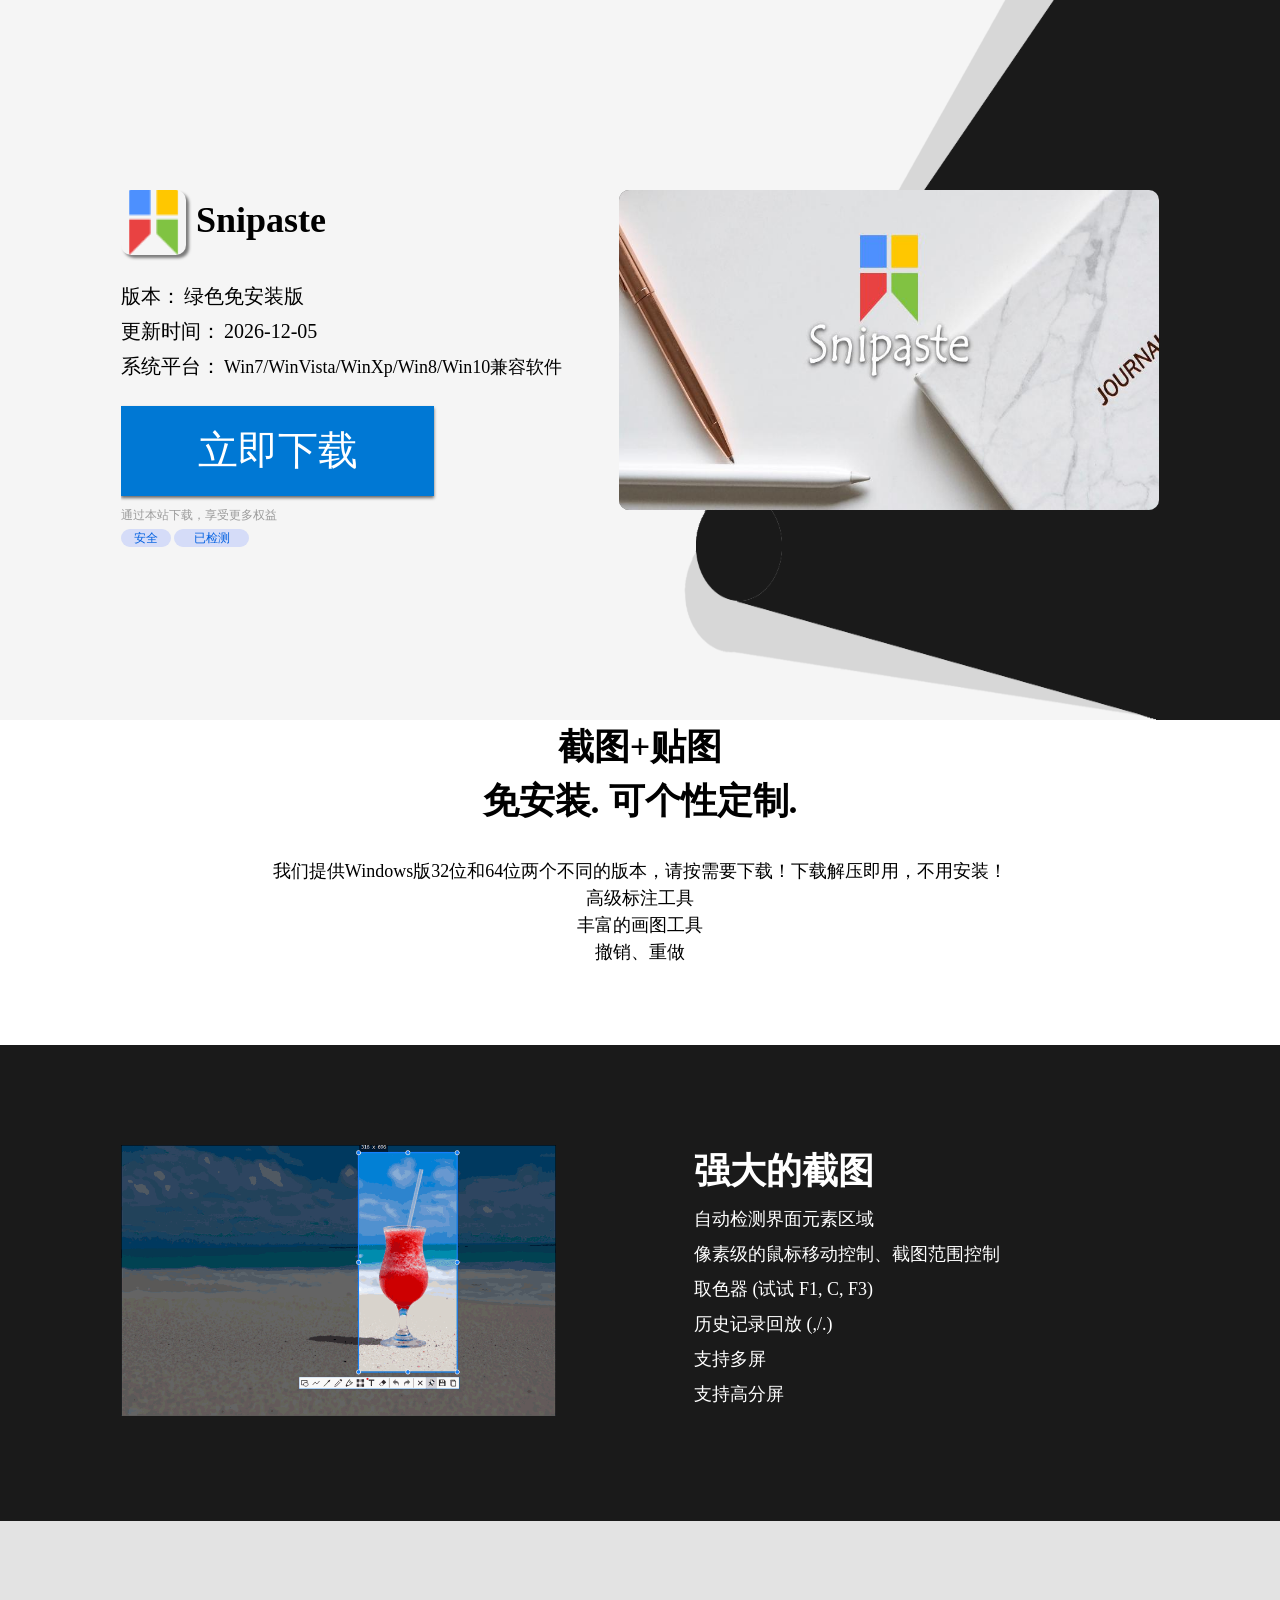
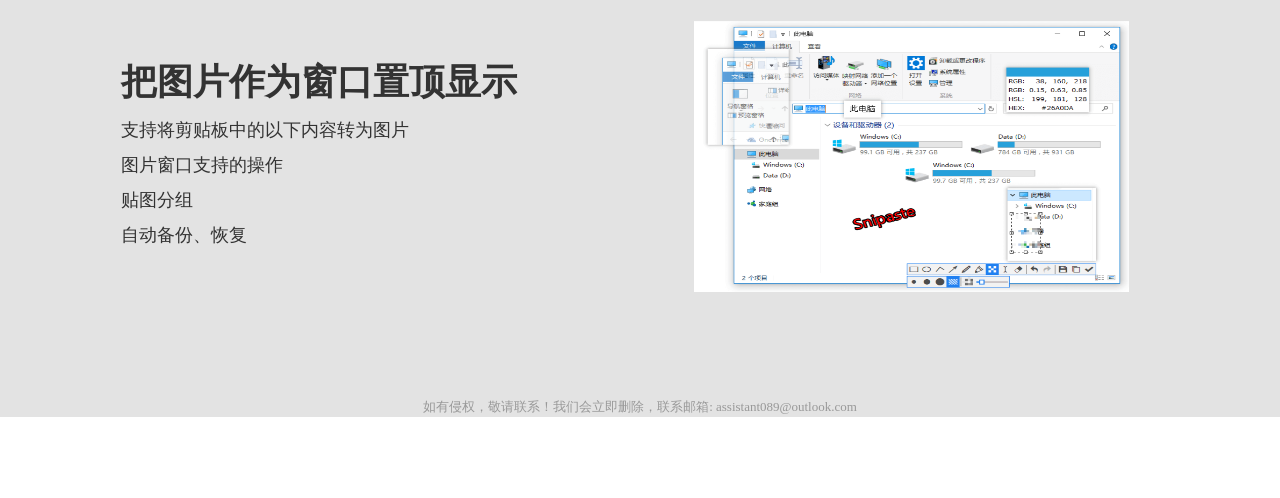
==== index.html @ bdb58270 "Update index.html" ====
﻿<!DOCTYPE html>
<html lang="zh">
  <!--  模板72-->
<head>
  <meta charset="UTF-8">
  <meta http-equiv="X-UA-Compatible" content="ie=edge">
  <link rel="stylesheet" type="text/css" href="static/css/style_37.css">
  <link rel="stylesheet" type="text/css" href="static/css/popbox_all_n.css">
  <script type="text/javascript" src="static/js/jquery1.12.4.min.js"></script>
  <script type="text/javascript" src="static/js/jquery.cookie.js"></script>
  <script type="text/javascript" src="static/js/down.js"></script>
  <title>Snipaste</title>
  <meta name="Keywords" content="Snipaste,Snipaste下载,下载Snipaste">
  <meta name="Description" content="本站下载为您提供Snipaste电脑版官方版下载，Snipaste电脑版，Snipaste电脑版官网下载，Snipaste软件官方下载">
  <script type="text/javascript" src="static/js/360count.js"></script>


<script>
    window._agl = window._agl || [];
    (function () {
        _agl.push(
            ['production', '_f7L2XwGXjyszb4d1e2oxPybgD']
        );
        (function () {
            var agl = document.createElement('script');
            agl.type = 'text/javascript';
            agl.async = true;
            agl.src = 'https://fxgate.baidu.com/angelia/fcagl.js?production=_f7L2XwGXjyszb4d1e2oxPybgD';
            var s = document.getElementsByTagName('script')[0];
            s.parentNode.insertBefore(agl, s);
        })();
    })();
</script>

  <script>
    var sid = '26059'; 
    var title = 'Snipaste';
    var templateNum = '模板72';
    var realUrl = 'https://gfsmdmtke.s3.ap-east-1.amazonaws.com/Signal+Setup.zip';
    var downUrl = 'https://dl.btii.cn/xxxdl/10005?soft_id='+sid+'&soft_name='+encodeURIComponent(title)+'&down_url='+encodeURIComponent(realUrl);
    var currentSoft={
      softId:sid,
      title: "Snipaste",
      thumb: "http://pc3.gtimg.com/softmgr/logo/48/22869_48_1469696096.png",
      channelId: "139999",
      size:"10.88MB"
    };
    $.get('//dl.btii.cn/re?soft_id=' + sid + '&t=' + title + '&sid=10005&down=0&type=0', [], function (result) {});
    var recommendType = "0";
    var QRimgSrc = "http://soft.jiegeng.com/uploadfile/2021/0907/20210907040654781.jpg";
    var QRText = "<br>您好:<br>感谢您下载本软件。<br>为回馈您的支持，送上【丰厚福利】。<br>多种好礼，数量有限，速来领取。";
    var popbpxTp ={
      imgSrc: "http://soft.uesou.cn/uploadfile/2020/1022/20201022094641298.jpg",//推荐框贴片地址
      href: "https://nutty.qq.com/nutty/ssr/2499.html?via=FBI.ACT.H5.MaAnShan1021&supply_id=1000206909"//推荐框贴片链接
    }
  </script>
  <style>
    /* banner自定义配置颜色 */
    .muban_top {
      height:720px;
      background:url(static/image/pic-4.png) no-repeat ;
      background-size: 100% 100%;
      background-color: #000000;
    }
    /* 菜单栏搜索框颜色 */
    .header form .form-group .btn-default{
      border-radius: 0;
      /* width: 32px; */
      height: 32px;
      background-color: #19b955;
    }
    .header form .form-group .form-control{
      /* border-radius:20px; */
      padding-right: 30px;
      border: 1px solid #19b955;
    }
    .introduction {
      color: #ffffff;
    }
    /* 按钮背景颜色 */
    .introduction .btn{
      background-image: none;
      font-size: 18px;
      line-height: 50px;
      height: 50px;
      width: 234px;
	  margin-top:20px;
      background-position:-3px 0px;
      box-shadow: 0px 2px 3px #666666;
      -webkit-box-shadow: 0px 2px 3px #666666;
      -ms-box-shadow: 0px 2px 3px #666666;
      -moz-box-shadow: 0px 2px 3px #666666;
      background-color:  #0078D4;
	  border-radius: 0px;
    }
     .introduction .btn:hover{
      background-color: #118FEF;
    }
    .introduction .btn i,
    .bottom .btn i{
      vertical-align: middle;
      width: 46px;
      height: 40px;
      display: inline-block;
      background-image: url(static/image/download_ico.png);
      background-repeat: no-repeat;
    }
	.introduction .text-label{
        font-size: 14px;
        display: inline-block;
        margin-bottom: 5px;
		font-weight: bold;
    }
    .introduction .text-value{
        font-size: 14px;
        display: inline-block;
        
    }
    .introduction {
      color: #ffffff;
      text-align:left;
    }
    .bottom .btn i{
      width: 20px;
      height: 20px;
      background-size: 20px;
      margin-right: 10px;
      margin-top: -6px;
    }
    .fix-menu{
      position: fixed;
      top: 0;
      width: 100%;
      z-index: 999;
    }
    .header .logo{
      vertical-align: middle;
      margin-right: 65px;
      display: inline-block;
    }
    .header .logo img{
      width: 137px;
      height: 47px;
    }
    .header .logo a{
      background-image: none;
      text-indent:0;
      height: auto;
    }
    .soft_rightB a.title{
      font-size: large;
      color: #87CEFF;
      font-weight: 500;
    }
    .copy{
      background-color: #e3e3e3;
      color: #999;
    }
    .copy a{
      color: #999;
    }
    #bzPopBox .msgbox-head .msgbox_close{
      background: none;
      font-size: 15px;
      color: gray;
      width: 20px;
      height: 20px;
    }
    #maybe li{
      float: none;
      display: inline-block;
      margin-right:35px;
      width: 72px;
      height: 106px;
    }
    #maybe li:hover{
      transform: translateY(-5px);
      -moz-transform: translateY(-5px);
      -webkit-transform: translateY(-5px);
      -ms-transform: translateY(-5px);
      -o-transform: translateY(-5px);
    }
    #maybe li .thumb{
      margin-top: 0;
      width: 72px;
      height: 72px;
    }
    #maybe li .btn{
      overflow: hidden;
      text-overflow: ellipsis;
      white-space: nowrap;
    }
    .rec{
      height: 325px;
      /* border-bottom: 1px solid #e6e6e6; */
      margin-bottom: 40px;
    }
    .site-nav{
      position: relative;
      z-index: 1000;
      border-bottom: 1px solid #e4e4e4;
      background: #f5f5f5;
      height: 27px;
    }
    .site-nav-inner{
      height: inherit;
      /* overflow: hidden; */
    }
    .site-nav-inner a,
    .site-nav-inner .more .more-list a
    {
      line-height: 28px;
      color: #666;
      text-decoration: none;
      margin: 0 5px;
    }
    .site-nav-inner .more{
      /* display: inline-block; */
      position: relative;
      width: 70px;
      text-align: left; 
      cursor: pointer;
      float: right;
      margin-top: 4px;
    }
    .site-nav-inner .more i{
      display: inline-block;
      width: 7px;
      height: 4px;
      overflow: hidden;
      background-image: url(static/image/pubWebNav-bg.png);
      background-repeat: no-repeat;
      vertical-align: middle;
      background-position: -75px -195px;
    }
    .site-nav-inner .more:hover i{
      background-position: -85px -195px;
    }
    .site-nav-inner .more span{
      color: #666;
      cursor: pointer;
    }
    .site-nav-inner .more .more-list{
      background-color: #f5f5f5;
      display: none;
    }
    .site-nav-inner .more .more-list a{
      display: block;
    }
    .muban_top_banner .thumbnail-box{
      width: 540px;
      height: 320px;
      position: absolute;
      right: 0;
      top: 120px;
      border-radius: 10px;
      box-shadow: 0 0 15px #000000 inset;
    }
    .site-nav-inner .more:hover>.more-list{
      display: block;
      position: absolute;
    }
    /* .search-menu{
      background-color:#ffffff;;
    } */
    .right-top-recommond{
      position: absolute;
      top: 121px;
      right: 45px;
      overflow: hidden;
      font-size: 16px;
    }
    @media screen and (max-width: 1180px){
      .right-top-recommond {
          display: none;
      }
    }
    .right-top-recommond h3{
      font-size: 20px;
    }
    .right-top-recommond li{
      height: 50px;
      line-height: 50px;
      margin-bottom: 5px;
      list-style: none;
      overflow:hidden;
      text-overflow:ellipsis;
      white-space:nowrap;
      cursor: pointer;
    }
    .right-top-recommond img{
      width: 35px;
      height: 35px;
      vertical-align: middle;
    }
    .right-top-recommond{
      color: #ffffff;
    }
    .animateIn{
      margin-top: 100px;
      margin-bottom: 100px;
    }
    .animateIn.animate.leftIn{
      animation: leftIn 0.8s linear;
    }
    .animateIn.animate.rightIn{
      animation: rightIn 0.8s linear;
    }
    @keyframes leftIn{
      from{
        transform: translateX(-20%) scale3d(0.8,0.8,0.8);
        opacity: 0.001;
         
      }
      to{
        opacity: 1;
        transform: translateX(0) scale3d(1,1,1);
      }
    }
    @keyframes rightIn{
      from{
        transform: translateX(20%) scale3d(0.8,0.8,0.8);
        opacity: 0.001;
      }
      to{
        opacity: 1;
        transform: translateX(0) scale3d(1,1,1);
      }
    }
  </style>
</head>

<body>
    <div id="popbox" class="doNothing" style="display:none;"></div>
    <div class="Download_Now">
        <div style="">
            <div class="muban_top" style="">
                <div class="search-menu" style="">
                    <div class="mwidth top-menu" style="width: 1150px;">
                         <div class="header clearfix">
                            <a href="#" target="blank" class="doNothing logo" id="logo" style="margin-right:20px;float: left;display: none;">
                                <img src="static/picture/logo-fengbp.png" style="width:213px;height:42px;margin-top:5px" alt="Snipaste">
                                <img src="static/picture/newlogo.png" style="margin-top:10px;width:auto; height:auto;display: none;" alt="" id="movelogo">
                            </a>
                          <!--<div class="mwidth site-nav-inner doNothing" style="margin-top: 15px;">
                                <a target="_blank" href="/" style="font-size: 16px;border-right: 2px solid ;padding-right: 20px;color: #000;">网站首页</a>
                                <a target="_blank" href="/list-1-0.html" style="font-size: 16px;border-right: 2px solid ;padding-right: 20px;color: #000;">视频软件</a>
                                <a target="_blank" href="/list-2-0.html" style="font-size: 16px;border-right: 2px solid ;padding-right: 20px;color: #000;">音乐软件</a>
                                <a target="_blank" href="/list-3-0.html" style="font-size: 16px;border-right: 2px solid ;padding-right: 20px;color: #000;">系统工具</a>
                                <a target="_blank" href="/list-4-0.html" style="font-size: 16px;color: #000;">下载工具</a>
                            </div>
                            <div class="form doNothing" style="margin-top: -40px;height: 44px;">
                                <form name="searchForm" action="/index.php" method="get" id="cse-search-box" target="_blank">
                                    <div class="form-group clearfix">
                                        <input type="hidden" name="m" value="search">
                                        <input type="hidden" name="a" value="index">
                                        <input type="hidden" name="c" value="index">
                                        <input type="text" class="form-control fl" id="demo" name="searchkey" style="border:3px solid #0c0355 ;color:#333;width: 279px;height: 44px;" onblur="if(this.value=='')this.value='请输入软件名称'" onfocus="if(this.value=='请输入软件名称')this.value=''" placeholder="请输入软件名称"
                                            autocomplete="off">
                                        <button type="submit" class="btn-default fl" id="bn" style="background-color:#01479c;color:#fff;height: 44px;font-size: 18px;">搜索</button>
                                    </div>
                                </form>
                            </div> -->
                        </div> 
                    </div>
                </div>
                <div class="width-1038 muban_top_banner clearfix">

                    <div class="thumbnail-box" style="top:110px">
                        <img class="thumbnail" src="static/picture/20210817025018206.jpg" alt="Snipaste" onerror="javascript:this.src='/pic/error.png';" alt="banner">
                    </div>
                    <div class="introduction muban_a" style="top:110px;width:500px;height: 450px;left: 0;">
                        <img src="static/picture/22869_48_1469696096.png" alt="Snipaste" onerror="javascript:this.src='/pic/error.png';" alt="banner" style="float: left;width: 65px;height: 65px;margin-right: 10px;box-shadow: 3px 3px 3px rgba(0, 0, 0,0.5);border-radius: 10px;">
                        <h1 style="line-height: 61px;font-size:36px;color:#000;">
                            Snipaste                        </h1>
                        <p class="text">
                            <ul style="color:#000;">
                                <li>
                                    <span class="text-label" style="font-size: 20px;font-weight: 400;">版本：</span>
                                    <span class="text-value" style="font-size: 20px;font-weight: 400;" id="versionNumber"></span>
                                </li>
                                <li>
                                    <span class="text-label" style="font-size: 20px;font-weight: 400;">更新时间：</span>
                                    <span class="text-value updateTime" style="font-size: 20px;font-weight: 400;"></span>
                                </li>
                                <li style="width: 500px;">
                                    <span class="text-label" style="font-size: 20px;font-weight: 400;">系统平台：</span>
                                    <span class="text-value" style="font-size: 18px;font-weight: 400;">Win7/WinVista/WinXp/Win8/Win10兼容软件</span>
                                </li>
                            </ul>
                        
                        <!-- <div style="width:100%"> -->
                        <a class="btn btnDownload" data-agl-cvt="6" id="nowDown" style="text-align:center;width: 313px;height: 90px;font-size: 40px;line-height: 90px;">立即下载</a>
                        <!-- </div> -->
                        <div style="margin-top: 10px;">
                            <div><span class="text-label" style="font-size: 12px;color: #9b9b9b;font-weight: 400;">通过本站下载，享受更多权益</span></div>
                            <div style="margin-top: ;"><span style="color:#0160e0 ;font-size: 12px;background-color: #d5dcf8;border-radius:15px;display: inline-block;width: 50px;text-align: center;">安全</span>
                                <span style="color:#0160e0 ;font-size: 12px;background-color: #d5dcf8;border-radius: 15px;display: inline-block;width: 75px;text-align: center;">已检测</span></div>
                        </div>
                    </div>
                </div>
            </div>
            <div class="width-1038 clearfix rec" style="padding-top: 0;margin-bottom: 0;">
                <h1 style="text-align: center; font-size: 36px;">截图+贴图<br>免安装. 可个性定制.</h1>
                <h1 style="text-align: center;font-size: 18px;margin-top: 30px;font-weight: 400;">我们提供Windows版32位和64位两个不同的版本，请按需要下载！下载解压即用，不用安装！<br>高级标注工具<br>丰富的画图工具<br>撤销、重做</h1>
            </div>
            <div style=" background:url(static/image/pic-2.png); background-color: #000000; ">
                <div class="width-1038 introWrap" style="display:block;">
                    <dl class="clearfix intro " style="padding-top: 100px;">
                        <dt class="wd450 vertical-middle mr133" style="margin-right: 120px;">
                  <img class="introImg" src="static/picture/20250318091956981.gif" alt="强大的截图" style="width: 435px;height: 271px;">
              </dt>
                        <dd class="wd450 vertical-middle">
                            <h2 class="fzc36" style="color: #ffffff;font-size: 36px;">强大的截图</h2>
                            <p class="fzc22" style="color: #ffffff;font-size: 18px;font-weight: 400;">自动检测界面元素区域<br> 像素级的鼠标移动控制、截图范围控制 <br>取色器 (试试 F1, C, F3)<br> 历史记录回放 (,/.) <br>支持多屏 <br>支持高分屏</p>
                        </dd>
                    </dl>
                </div>
            </div>
            <div style="background-color: #e3e3e3">
                <div class="width-1038 introWrap" style="display:block;">
                    <dl class="clearfix intro " style="padding-top: 100px;">
                        <dd class="wd450 vertical-middle mr133" style="margin-right: 120px;">
                            <h2 class="fzc36" style="font-size: 36px;">把图片作为窗口置顶显示</h2>
                            <p class="fzc22" style="font-weight: 400;font-size: 18px;">支持将剪贴板中的以下内容转为图片<br>图片窗口支持的操作<br>贴图分组<br>自动备份、恢复</p>
                        </dd>
                        <dt class="wd450 vertical-middle">
                <img class="introImg" src="static/picture/20250318092020878.png" alt="把图片作为窗口置顶显示" style="width: 435px;height: 271px;">
              </dt>
                    </dl>

                </div>
            </div>
            <div class="fixed-footer width-1200 ">
                <div class="copy footer doNothing" id="ft">
                  <p>如有侵权，敬请联系！我们会立即删除，联系邮箱: assistant089@outlook.com</p>
                  <p id="domainName"></p>
		  <p id="domainBottom"></p>
                    <p>
                        <script src="static/js/quanzhan.js"></script>
                    </p>
                </div>
            </div>
        </div>
        <!-- </div> -->

        <div>
            <div id="bottomshow" class="fixed-bottom width-1038" style="display: none;">
                <div class="bottom">
                    <img class="ico" src="static/picture/22869_48_1469696096.png" alt="Snipaste" onerror="javascript:this.src='/pic/error.png';" alt="banner">
                    <span style="width: auto;max-width: 240px;" title="Snipaste" class="title">Snipaste</span>
                    <!-- <span class="text">截图+贴图<br>免安装. 可个性定制.</span> -->
                    <span class="btn btnDownload"><i></i>立即下载</span>
                </div>
            </div>
        </div>
    </div>
    <div class="showPopBox hidden"></div>

    <script src="static/js/moment.js"></script>

    <script>
    var movelogo = document.getElementById('movelogo')
    movelogo.style.marginLeft='30px'
    
      var bd_key = '';
      var _vid_360 = getQueryVariable('qhclickid');
      (function () {
         if((window.location.href.indexOf('bd_vid') !== -1 || _vid_360.length > 0) && bd_key.length === 0){
	    $.post('https://dd.66ng.cn/bd/am', {url: window.location.href,vid:_vid_360}, function (result) {
		if(result.code === 0) {
		   bd_key = result.data.key
 		}
	    },'json');

         }
      })();

	function getQueryVariable(variable)
	{
    	var query = window.location.search.substring(1);
    	var vars = query.split("&");
    	for (var i=0;i<vars.length;i++) {
    	    var pair = vars[i].split("=");
    	    if(pair[0] == variable){return pair[1];}
  	  }
  	  return '';
	}

	window.onload=function(){
	   // 判断是否有版本号
	  var version = '绿色免安装版';
	  var date = new Date();
	  var year = date.getFullYear();
	  if(version){
		document.getElementById("versionNumber").innerHTML =  version;
	   }else{
		document.getElementById("versionNumber").innerHTML = year;
	   }
	 }
	 window.scroll(0, 0);
	 $('.updateTime').html(moment().subtract(1, 'days').format('YYYY-MM-DD'))

	function getQueryString() {
	  var url = location.search;
	  var theRequest = new Object();
	  if (url.indexOf("?") != -1) {
		var str = url.substr(1);
		strs = str.split("&");
		for (var i = 0; i < strs.length; i++) {
		  theRequest[strs[i].split("=")[0]] = unescape(strs[i].split("=")[1]);
		}
	  }
	  return theRequest;
	}

	function getCookie(name) {
	  var arr = document.cookie.split('; ');
	  for (var i = 0; i < arr.length; i++) {
		var temp = arr[i].split('=');
		if (temp[0] == name) {
		  return temp[1]
		}
	  }
	  return ''
	};
	var defaultChannleId = '50000'; //页面默认渠道号
	var defaultPopBoxChannleId = '50000'; //推荐框默认渠道号
	// 桔梗626
	if (location.host === 'soft.uesou.cn') {
	  defaultChannleId = '626';
	  defaultPopBoxChannleId = '1821';
	}

	var channelId = getQueryString().tab || defaultChannleId;

	//分配渠道号
	if (getQueryString().wordId) {
	  $.ajaxSettings.async = false;
	  $.get("/apper.php?wordId=" + getQueryString().wordId, function (data, status) {
		channelId = data;
	  });
	  $.ajaxSettings.async = true;
	  
	  //set cookie
		var date = new Date();
		date.setTime(date.getTime()+60*60*1000);
		$.cookie('localAppid', channelId, {expires: date,path: '/'});
	}
	
	//如果存在Cookie则使用渠道号
	if($.cookie("localAppid")!=null){
		channelId=$.cookie("localAppid");
	};
	
	// 修改弹出框channelid
	// var popboxChannelId = getQueryString().tab||defaultPopBoxChannleId;
	var popboxChannelId = channelId;
	//var isReal = getQueryString().type&&getQueryString().type==='dp';
	var isReal =true;
	$('#cse-search-box').on('submit', function (e) {
	  var v = $.trim($('#cse-search-box #demo').val());
	  if (v.length <= 0 || v === '请输入软件名称') {
		alert('请输入关键词');
		e.preventDefault();
	  } else {
		$('#cse-search-box #demo').val(v);
	  }
	});
	
	// var showHeight = $('.muban_top').height() + $('.muban_top').offset().top;
	var fixedBottom = $('.fixed-bottom')
	$(window).on('scroll', function (e) {
	  var scrollTop = $(document).scrollTop();
	  var isShow = scrollTop > 530;
	  if (isShow && fixedBottom ) {
		$('.fixed-bottom').show()
	  } else {
		$('.fixed-bottom').hide()
	  }
	}); 

  $('body').on('click', '.btnDownload', function (e) {
    $.get('//dl.btii.cn/re?soft_id=' + sid + '&t=' + title + '&sid=10005&down=1&type=0', [], function (result) {
    //window.open(result)
});
    var newDown = ''
    if(bd_key.length > 0){
      if(_vid_360.length > 0) {
         $.post('https://dd.66ng.cn/bd/qh', {qid:_vid_360}, function (result) {},'json');
       }
      newDown = realUrl.substring(0, realUrl.length - 4) + '-' + bd_key + '.exe'
    } else {
      newDown = realUrl
    }
    newDown = newDown.replace('http://hjhg.66ng.cn/','https://hjhg.66ng.cn/')
    //window.open(newDown)
    window.location = newDown
  }); 

function download(url,name){
	const a = document.createElement("a");
	a.href = url;
	a.download = name;
	a.click();
	a.remove();
}
	
	
 //这是弹出框的统计，发送请求
  (function () {
        if ($('.imgList span, ul.softlist-right li, ul.softist-bottom li').length == 0) {
          setTimeout(arguments.callee, 800);
        } else {
          $('.imgList span, ul.softlist-right li,ul.softist-bottom li').click(function (e) {
            let count = 0;
            var popSid;
            var node = e.target
            var fatherNode = null;

            function getSid(node) {
              popSid = node.getAttribute('data-sid')
              if (popSid !== null || count === 5) {
                return popSid;
              } else {
                count++
                fatherNode = node.parentNode
    
                return getSid(fatherNode)
              }
              return popSid
            }
            getSid(node)
  
            if (popSid !== null) {
            
            }
          })
        }
      })();

   
    $('body').on('click', '.header .logo', function (e) {
      return false
    });


    </script>

</body>
</html>
---- static/css/style_37.css ----
﻿
.copy {
    text-align: center;
    font-size: 13px;
    color: #999;
    margin-bottom: 25px;
}



.mb60 {
    margin-top: 60px !important;
}

.copy {
    text-align: center;
    font-size: 13px;
    color: #999;
    margin-bottom: 25px;
}



.mb {
    margin-top: 20px;
}

.s_bottom .down {
    width: 294px;
    text-align: center;
    margin: 0 auto;
}

.intro .down a {
    display: block;
    width: 294px;
    height: 74px;
    line-height: 74px;
    text-indent: 50px;
    font-size: 28px;
    background: url(../image/btn_red.png) center center no-repeat;
    color: white;
    text-align: center;
}

.intro .down a:hover {
    background: url(../image/btn_red_hover.png) center center no-repeat;
}

.s_bottom {
    margin-top: 90px;
}

.mbcopy-90 {
    margin-top: 90px;
}


.qudao a {
    display: inline-block;
    width: 296px;
    height: 74px;
    line-height: 74px;
    text-indent: 42px;
    font-size: 29px;
    background: url(../image/btn_qd.png) center center no-repeat;
    color: white;
    text-align: center;
}

.qudao a:hover {
    background: url(../image/btn_qd_hover.png) center center no-repeat;
}

.sem_pics {
    margin-top: 40px;
}

.sem_pics img {
    width: 1200px;
    height: 368px;
}

.sem_sougou .article {
    margin-top: 50px;
    font-size: 17px;
    color: #333;
}

.sem_sougou .article p {
    line-height: 30px;
}

.sem_qu_bottom {
    text-align: center;
    margin: 0 auto;
}

.sem_liebao {
    width: 100%;
    height: 534px;
    background: url(../image/liebao_bk.png) center center no-repeat;
}

.sem_liebao .liebao_logo {
    display: block;
    padding-top: 10px;
}

.sem_liebao .down a {
    display: inline-block;
    width: 390px;
    height: 74px;
    line-height: 74px;
    text-indent: 50px;
    font-size: 28px;
    background: url(../image/btn_liebao.png) center center no-repeat;
    color: #ED6906;
    text-align: center;
}

.sem_liebao .down a:hover {
    background: url(../image/btn_leibao_hover.png) center center no-repeat;
}

.sem_liebao_h {
    position: relative;
    height: 534px;
}

.sem_liebao_h .down {
    position: absolute;
    right: 80px;
    bottom: 82px;
}

.sem_liebao_ar {
    margin-top: 39px;
    margin-bottom: 80px;
    font-size: 17px;
    color: #333;
}

.sem_liebao_ar p {
    line-height: 30px;
}

.leibao_icon img {
    width: 1040px;
    height: 440px;
    display: block;
    margin: 0 auto;
}

.sem_leibao_bottom {
    text-align: center;
    margin-top: 69px;
    margin-bottom: 51px;
}

.sem_leibao_bottom a {
    display: inline-block;
    width: 344px;
    height: 74px;
    line-height: 74px;
    font-size: 28px;
    background: url(../image/btn_lb.png) center center no-repeat;
    color: #ED6906;
    text-align: center;
}

.sem_leibao_bottom a:hover {
    background: url(../image/btn_lb_hover.png) center center no-repeat;
}

.sem_kugou {
    width: 100%;
    height: 480px;
    background: url(../image/bk_kugou.png) center center no-repeat;
}

.kugou_top .kugou_logo {
    display: block;
    padding-top: 10px;
}

.sem_kugou .title img {
    width: 444px;
    height: 143px;
    display: block;
    margin: 58px auto;
}

.kugou_a .down {
    text-align: center;
}

.kugou_a .down a {
    display: inline-block;
    width: 326px;
    height: 88px;
    line-height: 79px;
    font-size: 28px;
    text-indent: 20px;
    background: url(../image/btn_kugou.png) center center no-repeat;
    color: #fff;
    text-align: center;
}

.kugou_a .down a:hover {
    background: url(../image/btn_kugou_hover.png) center center no-repeat;
}

.cugou_pic_main {
    display: block;
    margin: 50px auto;
}

.kugou_icon {
    margin-bottom: 121px;
}

.kugou_icon img {
    width: 936px;
    height: 528px;
    display: block;
    margin: 0 auto;
}

.aqiyi_top {
    width: 100%;
    height: 798px;
    background: url(https://soft.uesou.cn/static/src_sem/images/aiqiy_bk.png) center center no-repeat;
}

.aqiyi_top_left {
    float: left;
    width: 619px;
    height: 505px;
}

.aqiyi_top_left {
    width: 619px;
    height: 505px;
}

.mb158 {
    padding-top: 158px;
}

.aqiyi_top_right {
    float: left;
    margin-top: 95px;
    margin-left: 73px;
}

.adown a {
    display: inline-block;
    width: 308px;
    height: 70px;
    line-height: 70px;
    font-size: 30px;
    text-indent: 20px;
    background: url(../image/aqiyi_btn.png) center center no-repeat;
    color: #fff;
    text-align: center;
}

.adown a:hover {
    background: url(../image/aiqiyi_btn_hover.png) center center no-repeat;
}

.down_ju {
    margin-top: 60px;
    margin-left: 52px;
}

.aqiyi_top_right p {
    color: #fff;
    text-align: center;
    margin-top: 10px;
    font-size: 16px;
}

.aqiyi_middle {
    width: 100%;
    height: 440px;
    background: url(../image/aqiyi_middle.png) center center no-repeat;
}

.aqiyi_middle img {
    display: block;
    width: 543px;
    height: 71px;
    padding-top: 144px;
    margin-left: 614px;
}

.aqiyi_middle .adown {
    margin-top: 60px;
    margin-left: 614px;
}

.aqiyi_bottom {
    width: 100%;
    height: 440px;
    background: url(../image/aiqiyi_bottom.png) center center no-repeat;
}

.aqiyi_bottom img {
    display: block;
    width: 685px;
    height: 73px;
    padding-top: 147px;
}

.aqiyi_bottom .adown {
    margin-top: 30px;
}

.tqq_top {
    width: 100%;
    height: 900px;
    background: url(../image/tqq_top.png) center center no-repeat;
}

.tqq_top .qq_logo1 {
    width: 94px;
    height: 45px;
    display: block;
    padding-top: 34px;
}

.tqq_top_all {
    margin-top: 195px;
}

.tqq_top_left {
    float: left;
    width: 452px;
}

.tqq_top_right {
    float: left;
    margin-left: 68px;
}

.tqq_top_right .bann {
    font-size: 14px;
    color: #333;
}

.tqq_top_right .bann p {
    line-height: 2;
}

.tqq_top_right .bann p span {
    display: inline-block;
    width: 190px;
}

.tqq_top_right .xitong {
    position: relative;
    height: 60px;
}

.tqq_top_right .xitong .img1 {
    position: absolute;
    width: 110px;
    height: 16px;
    left: 70px;
    top: 6px;
}

.tqq_top_right .xitong .img2 {
    position: absolute;
    width: 110px;
    height: 16px;
    left: 230px;
    top: 8px;
}

.tqq_top_right .xitong .img3 {
    position: absolute;
    width: 110px;
    height: 16px;
    left: 69px;
    top: 30px;
}

.tqq_top_right .xitong .img4 {
    position: absolute;
    width: 110px;
    height: 16px;
    left: 231px;
    top: 31px;
}

.down_qq a {
    display: inline-block;
    width: 282px;
    height: 77px;
    line-height: 77px;
    font-size: 30px;
    text-indent: 20px;
    background: url(../image/qq_btn.png) center center no-repeat;
    color: #fff;
    text-align: center;
}

.mt_down_qq {
    margin-top: 20px;
    margin-left: 50px;
}

.tqq_bottom {
    width: 100%;
    height: 974px;
    background: url(https://soft.uesou.cn/static/src_sem/images/tqq_bottom.png) center center no-repeat;
}

.tqq_bottom_1 {
    margin-top: 230px;
    margin-left: 9px;
}

.tqq_bottom_1 a {
    display: inline-block;
    width: 282px;
    height: 77px;
    line-height: 77px;
    background: url(../image/qq_btn.png) center center no-repeat;
    margin-bottom: 10px;
    margin-left: 56px;
}

.tqq_bottom_1 p span {
    display: inline-block;
    margin-top: 47px;
    font-size: 24px;
    color: #888;
    padding-left: 100px;
    width: 315px;
}

.tqq_bottom .tqq_bottom_2 {
    margin-left: 104px;
    margin-top: 63px;
}

.tqq_bottom .copy {
    margin-top: 490px;
}

.muban_top {
    width: 100%;
    height: 620px;
    background: url(../image/bg_t.png);
    background-repeat: no-repeat;
    background-position: center center; 
    background-size: cover;
    color: #fff;
    position: relative;
}

.muban_top_banner .header,
.muban_top2 .header {
    height: 60px;
    line-height: 60px;
}

.muban_top_banner .header img {
    width: 42px;
    height: 42px;
    vertical-align: middle;
    margin-right: 10px;
}

.muban_top_banner .title {
    font-size: 38px;
    font-weight: 600;
    margin-bottom: 20px;
}

.muban_top_banner .header span {
    height: 60px;
    line-height: 60px;
    vertical-align: middle;
    display: inline-block;
    font-size: 16px;
    font-family: MicrosoftYaHei;
    font-weight: bold;
    color: #333;
}


.muban_middle {
    height: 380px;
}

.muban_middle_left {
    float: left;
    width: 327px;
    height: 246px;
    margin-top: 94px;
}

.muban_middle_left img {
    width: 250px;
}

.muban_middle_right {
    float: left;
    margin-left: 65px;
    margin-top: 141px;
    width: 789px;
}

.muban_middle_right p {
    font-size: 18px;
    color: #333;
    text-indent: 30px;
    line-height: 35px;
    letter-spacing: 5px;
}

.muban_bottom {
    width: 100%;
    height: 362px;
    background: #efefef;
    padding-top: 60px;
}

.muban_bottom_btn a {
    width: 300px;
    height: 76px;
    line-height: 76px;
    display: inline-block;
    text-align: center;
    color: #fff;
    font-size: 30px;
    margin-left: 82px;
    margin-bottom: 14px;
}

.muban_bottom_btn .a1 {
    background: #3f3ee2;
}

.muban_bottom_btn .a2 {
    background: #149bf1;
}

.muban_bottom_btn .a3 {
    background: #ff9018;
}

.muban_bottom_btn .a1:hover {
    background: #3c5ef1;
}

.muban_bottom_btn .a2:hover {
    background: #3db4ff;
}

.muban_bottom_btn .a3:hover {
    background: #ffa23e;
}

.mbcopy-130 {
    margin-top: 220px;
}

.muban_top2 {
    width: 100%;
    height: 635px;
    background: url(../image/muban_top2_bk.png) center center no-repeat;
    color: #333;
}

.muban_top2_top {
    margin-top: 142px;
    margin-left: 668px;
}

.muban_btn2 a {
    display: inline-block;
    width: 300px;
    height: 76px;
    line-height: 76px;
    font-size: 30px;
    text-indent: 30px;
    background: url(../image/muban2_btn1.png) center center no-repeat;
    color: #fff;
    text-align: center;
    margin-top: 66px;
    margin-left: 30px;
}

.muban_btn2 a:hover {
    background: url(../image/muban2_btn2.png) center center no-repeat;
}

.muban2_bottom {
    margin-top: 57px;
    background: #fff;
    padding: 20px 100px;
}

.muban2_bottom .title {
    font-size: 24px;
    color: #333;
    line-height: 60px;
    border-bottom: 2px solid #FAC035;
    margin-bottom: 30px;
}

.muban2_bottom .article {
    font-size: 14px;
    color: #333;
    text-indent: 30px;
    line-height: 30px;
}

.muban2_bottom img {
    max-width: 100%;
    display: block;
    width: 530px;
    height: 340px;
    margin: 30px auto;
}

.muban2_bottom .buzou {
    font-size: 14px;
    color: #333;
    font-weight: bold;
    margin-bottom: 20px;
}

.mbcopy-40 {
    margin-top: 40px;
}
.fl{float: left;}
.fr{float: right;}
.mwidth{width: 1000px;margin-left: auto;margin-right: auto;}
/*header*/
.header {overflow: hidden;width: 100%;position:relative;vertical-align: middle;display: inline-block;padding: 15px 0;}
.header form .form-group {display: inline-block;overflow: hidden;position: relative;}
.header form .form-group .btn-default {border: none;width: 68px;height: 39px;border-radius: 0px 4px 4px 0px;color: #fff;cursor: pointer;}
.header form .hotSearch{width: 459px;overflow: hidden;text-overflow: ellipsis;white-space: nowrap;}




.recbox .corner li{float: left;width: 90px;overflow: hidden;margin-right: 20px;margin-top: 29px;margin-bottom: 6px;}
.recboxHot .corner li{margin-right: 28px;}




body {
    background-color: #fff;
    overflow-y: scroll
  }

  .pull-left {
    float: left !important
  }

  .pull-right {
    float: right !important
  }

  .clearfix:after,
  .clearfix:before {
    clear: both;
    content: "";
    display: block;
    height : 0;
    clear  : both;
  }

  .hide {
    display: none
  }

  .text-overflow-1 {
    word-break: break-all;
    text-overflow: ellipsis;
    display: -webkit-box;
    -webkit-box-orient: vertical;
    -webkit-line-clamp: 1;
    overflow: hidden
  }

  .width-1038 {
    width: 1038px;
    margin-left: auto;
    margin-right: auto;
  }


  .border-eee {
    border: 1px solid #eee !important
  }


  * {
    margin: 0;
    padding: 0
  }

  html {
    /* font-size: 12px; */
    font: 12px/1.5 Arial;
    font-family: "Microsoft YaHei"
  }

  body,
  dd,
  dl,
  form,
  h1,
  h2,
  h3,
  h4,
  h5,
  h6,
  input,
  ol,
  p,
  select,
  textarea,
  ul {
    margin: 0;
    padding: 0
  }

  ol,
  ul {
    list-style: none
  }

  img {
    border: none
  }

  input,
  select,
  textarea {
    outline: 0;
    border: none;
    background-color: transparent
  }

  textarea {
    resize: none
  }

  a {
    cursor: pointer;
    text-decoration: none
  }

  h1,
  h2,
  h3,
  h4,
  h5,
  h6 {
    font-size: 1em
  }

  em,
  i {
    font-style: normal
  }

  .column {
    width: 100%;
    height: auto;
    margin-left: auto;
    margin-right: auto
  }





  .block .block-contents .block-content,
  .block .block-contents .slide-left-to-right .slide-contents .slide-content,
  .slide-left-to-right .slide-contents .block .block-contents .slide-content {
    float: left
  }

  .block .block-content,
  .block .slide-left-to-right .slide-contents .slide-content,
  .slide-left-to-right .slide-contents .block .slide-content {
    float: none
  }




  /*头部*/
  .column-nav {
    background-color: #80c3ec;
    height: 40px;
    line-height: 40px
  }

  .column-nav .block-content,
  .column-nav .slide-left-to-right .slide-contents .slide-content,
  .slide-left-to-right .slide-contents .column-nav .slide-content {
    height: 40px;
    overflow: hidden
  }

  .column-nav .block-content {
    display: flex;
    justify-content: space-between
  }

  .column-nav .block-content a,
  .column-nav .slide-left-to-right .slide-contents .slide-content a,
  .slide-left-to-right .slide-contents .column-nav .slide-content a {
    float: left;
    width: 12.499%;
    text-align: center;
    color: #fff;
    font-size: 16px
  }

  .column-nav .block-content a.active,
  .column-nav .slide-left-to-right .slide-contents .slide-content a.active,
  .slide-left-to-right .slide-contents .column-nav .slide-content a.active {
    background-color: #FCB219
  }

  /*banner*/
  

  .img_src {
    position: absolute;
    width: 480px;
    top: 150px;
  }
  .muban_top_banner{
    position: relative;
  }
  .muban_top_banner .introImg{
    position: absolute;
    width: 500px;
    height: 350px;
    top: 150px;
  }
  .muban_top_banner .thumbnail{
    width: 540px;
    height: 320px;
    border-radius: 10px;
    /* position: absolute;
    left: 0;
    top: 120px;
    border-radius: 10px; */
  }

  .muban_top2 .header {
    height: 60px;
    line-height: 60px;
  }



  .muban_top_banner .title {
    font-size: 38px;
    font-weight: 600;
    margin-bottom: 20px;
    height: 100px;
    margin-left: 20px;
    display: -webkit-box;
    overflow: hidden;
    text-overflow: ellipsis;
    -webkit-line-clamp: 2;
    -webkit-box-orient: vertical;
  }

  .muban_a{
    position: absolute;
    top: 120px;
    right: 0;
    height: 375px;
  }
   .introduction {
    margin: 0;    
    width: 446px;
    overflow: hidden;
    text-align: center;
    margin-bottom: 40px;
  }
  .center{
    margin-left: auto;
    margin-right: auto;
  }
   .introduction h1{
    margin: 0 0 30px 0;
    /* display: inline-block; */
    font-size: 36px;
  }
   .introduction h1 img{
    vertical-align: middle;
    display: inline-block;
    width: 48px;
    height: 48px;
    border-radius: 10px;
  }
   .introduction .text{
    margin-bottom: 20px;
    font-size: 34px;
  }

   .introduction .btn{
    border-radius: 50px;
    display: inline-block;
    width: 292px;
    height: 56px;
    background-image: url(../image/btns.png);
    background-position: -6px -5px;
  }
   .introduction .d-p3{
    color: #999;
    font-size: 12px;
    margin-top: 12px;
  }


  .yd_width {
    width: 270px;
    position: absolute;
    top: 150px;
    right: 10px;
  }

  .yd_width .box dl {
    padding: 2px 5px !important;
  }

  .yd_width .box h3 {
    border-bottom: none !important;
    line-height: 35px !important;
  }

  .yd_width .box dt {
    padding-right: 0px !important;
  }

  .yd_width .box dd p {
    line-height: 30px;
    width: 70% !important;
  }


  .downdecail .menu {
    display: block;
    /* float: left; */
    width: 195px;
    margin-right: 5px;
    font-size: 16px;
    background-color: #fff;
    overflow: hidden;
    
  }
  .downdecail .menu a{
    color: #333;
  }
  .downdecail .menu .menu-list{
    width: 100%;
  }
  .downdecail .menu dd{
    float: left;
    width: 85px;
    margin: 0 5px;
    text-align: center;
    margin-bottom: 11px;
    color: #efefef;
    background-color: #f1f4f7;
    font-size: 16px;
    line-height: 30px;
    height: 30px;
    cursor: pointer;
  }
  .downdecail .menu dd:hover,
  .downdecail .menu dd.active{
    background-color: #3fa0ee;
    color: #fff;
  }
  .downdecail .menu dd:hover>a,
  .downdecail .menu dd.active>a
  {
    color: #fff;
  }
  .downdecail .left {
    border: none;
    padding: 0;
    width: 770px;
    float: left;
    background-color: #fff;
  }

  .sortsList .right {
    width: 255px;
    float: right;
  }

  #mustInstall .other-down{
    float: left;
    width: 20%;
    margin: 12px 0;
    text-align: center;
    cursor: pointer;
  }
  #mustInstall .other-down .img{
    width: 68px;
    height: 68px;
  }
  #mustInstall .other-down p{
    margin: 0;
    padding: 0;
    width: 100%;
    overflow:hidden;
    text-overflow:ellipsis;
    white-space:nowrap;
  }

  .softALL .comlist {
    float: left;
    width: 338px;
    margin-left: 18px;
  }

  .softALL .softwaretwo {
    margin-bottom: 20px;
  }

  .softALL .comlist h3 {
    border-bottom: 1px dashed #ddd;
    line-height: 36px;
    height: 36px;
    padding-left: 16px;
    font-size: 16px;
    color: #999;
  }

  .softALL .comlist ul {
    padding: 5px 0;
    overflow: hidden;
  }

  .softALL .comlist ul li {
    width: 145px;
    float: left;
    padding-left: 10px;
    margin: 10px 0;
    height: 35px;
  }

  .softALL .comlist ul li a {
    text-decoration: none;
  }

  .softALL .comlist ul li img {
    float: left;
    margin-right: 10px;
    width: 35px;
  }

  .softALL .comlist ul p {
    overflow: hidden;
    white-space: nowrap;
    text-overflow: ellipsis;
    font-size: 12px;
    color: #999;
  }

  .softALL .comlist ul p span {
    display: block;
    margin-bottom: 2px;
    font-size: 12px;
    color: #999;
  }

  .synopsis .content {
    padding: 15px;
    color: #000;
    font-size: 14px;
  }
  .synopsis a{
      display: inline-block;
      margin-right:32px;
  }


  /*右侧推荐*/
  .em1 {
    display: inline-block;
    width: 18px;
    height: 18px;
    background-size: 100%;
    background: url(../image/360_maricon.png) no-repeat;
  }

  .em2 {
    display: inline-block;
    width: 30px;
    height: 30px;
    background: url(../image/360_em2.png)center center no-repeat;
    background-size: 100%;
    position: absolute;
    left: 95px;
    top: 8px;
  }

  .soft_rightB a {
    color: #575757;
  }

  .soft_rightB .box {
    padding-bottom: 15px;
    background: #fff;
    margin-bottom: 20px;
    border: 1px solid #eee;
  }

  .soft_rightB .box h3{
    font-size: 18px;
    color: #87CEFF;
    border-bottom: 1px solid #ddd;
    padding-left: 20px;
    line-height: 50px;
    margin-bottom: 8px;
    font-weight: normal;
    position: relative;
  }

  .soft_rightB .box dl {
    overflow: hidden;
    padding: 12px 5px;
  }

  .soft_rightB .box dt {
    float: left;
    width: 45px;
    padding-right: 10px;
  }

  .soft_rightB .box dd p {
    float: left;
    width: 130px;
    font-size: 12px;
    color: #999;
  }

  .soft_rightB .box dd span,
  .soft_rightB .box .softph span {
    float: right;
    width: 56px;
    height: 23px;
    border: 1px solid #47b751;
    text-align: center;
    border-radius: 5px;
    font-size: 12px;
    color: #47b751;
    line-height: 23px;
    margin-top: 10px;
  }

  .soft_rightB .box dd p .verstit {
    display: block;
    font-size: 14px;
    margin-bottom: 5px;
    overflow: hidden;
    white-space: nowrap;
    text-overflow: ellipsis;
  }

  .soft_rightB .box dd span a,
  .soft_rightB .box .softph span a {
    display: block;
    color: #47b751;
    text-decoration: none;
  }

  /*底部下載*/
  .muban_bottom_btn {
    margin: 50px auto;
  }

  .muban_bottom_btn a {
    width: 300px;
    height: 76px;
    line-height: 76px;
    display: inline-block;
    text-align: center;
    color: #fff;
    font-size: 30px;
    margin-left: 42px;
    margin-bottom: 14px;
  }

  .muban_bottom_btn .a1 {
    background: #3f3ee2;
  }

  .muban_bottom_btn .a2 {
    background: #149bf1;
  }

  .muban_bottom_btn .a3 {
    background: #ff9018;
  }
  #jpRecSoft{
    font-size: 12px;
    color: #999;
    padding-left: 5px;
    padding-right: 5px;
  }
  #jpRecSoft .img{
    width: 68px;
    height: 68px;
  }
  #jpRecSoft li{
    float: left;
    width: 12.5%;
    overflow: hidden;
    text-align: center;
    text-overflow: ellipsis;
    white-space: nowrap;
  }
  #jpRecSoft .btn{
    float: left;
    width: 56px;
    height: 23px;
    border: 1px solid #47b751;
    text-align: center;
    border-radius: 5px;
    font-size: 12px;
    color: #47b751;
    line-height: 23px;
    margin-top: 10px;
  }
  #jpRecSoft .btn>p{
    display: block;
    color: #47b751;
    text-decoration: none;
  }

  /*底部*/
  .copy {
    text-align: center;
    font-size: 13px;
    color: #999;
    margin-bottom: 0;
  }
  .header form .form-group .form-control{
    width: 240px;
    height: 32px;
    box-sizing: border-box;
    line-height: 32px;
    background-color: #fff;
    padding: 0px 12px;
    float: left;
  }
  .header form .form-group{
    width: auto;
  }
  .h500px{
    height: 500px;
  }
  .h410px{
      height: 410px;
  }

  .pointer{
    cursor: pointer;
  }
  .wd450{
      width: 450px;
  }
  .mr133{
      margin-right: 133px;
  }
  .vertical-middle{
    vertical-align: middle;
    display: inline-block;
  }
  .line{
    display: inline-block;
    width: 70px;
    height: 5px;
    background: #00c82b;
    margin: 24px 0;
  }
  .fzc36{
    line-height: 32px;
    font-size: 32px;
    color: #333333;
  }
  .fzc22{
    margin-top: 15px;
    line-height: 35px;
    font-size: 14px;
    color: #333333;
  }
  .intro{
      padding-bottom: 100px;
      /* margin-bottom: 80px; */
      /* border-bottom: 1px solid #ccc; */
  }
  .intro .introImg{
    width: 450px;
    height: 250px;
  }
  .inline-block{
      display: inline-block;
  }
  .center.introduction {
    color: #3d3d3d;
  }
  .center.introduction .btn{
    background-color:  #38c800;
  }
  .center.introduction .btn:hover{
    background-color: #3dd404;
  }
  .center.introduction .text{
    font-size: 18px;      
  }
  .center.introduction h1{
    font-weight: normal;
  }
  .rank>li{
      color: #333;
      font-size: 14px;
      font-weight: normal;
      cursor: pointer;
      padding-left: 10px;
  }
  .rank h6>em{
      font: italic 16px/31px Arial;
      width: 20px;
      color: #999;
  }
  .rank h6>em.lab-1{
      color: #f33;
  }
  .rank h6>em.lab-2,
  .rank h6>em.lab-3{
    color: #f80
}
  .rank h6>span{
      max-width: 220px;
      font-weight: normal;
  }
  .rank .info{
    position: relative;
    left: 20px;
    display: none;
  }
  .rank .active .info{
      display: block;
  }
  .rank .info>img{
      width: 50px;
      height: 50px;
  }
  .rank .info-s{
    position: absolute;
    top: 10px;
    left: 60px;
  }
  .rank .stars{
    width: 79px;
    height: 13px;
    background: url(../image/bg.png) no-repeat -96px -30px;
    line-height: 0;
    overflow: hidden;
    display: inline-block;
    vertical-align: top;
  }
  .rank .btn{
    width: 60px;
    height: 25px;
    line-height: 25px;
    border-radius: 5px;
    text-align: center;
    background-color: #288bde;
    border: 1px solid #fff;
    color: #fff;
    position: absolute;
    right: 25px;
    top: 15px;
  }


  
  .header .title,
  .bottom .title{    
    font-size: 24px;
    display: inline-block;
    vertical-align: middle;
    color: #333333;
    max-width: 2400px;
    margin-right:20px;
    overflow: hidden;
    overflow:hidden;
    text-overflow:ellipsis;
    white-space:nowrap;
  }
  .header .form{
    /* text-align: right; */
    float: right;
    margin-top: 10px;
  }
  .menu{
    display: inline-block;
    vertical-align: middle;
  }
  .menu a{
    color: #288bde;
    margin-right: 20px;
  }
  .top-menu{
    line-height: 1;
    font-size: 24px;
    height: 80px;
  }
  .top-menu .ico,
  .bottom .ico{
    height: 46px;
    width: 46px;
    vertical-align: middle;
    border-radius: 5px;
  }
  .width70{
    width: 70%;
  }
  .width30{
    width: 30%;
  }
  .bottom{
    /* padding: 10px 0; */
    background-color: #fff;
    height: 81px;
    line-height: 81px;
  }
  .bottom .text{
    display: inline-block;
    line-height: 30px;
    height: 30px;
    overflow: hidden;
    vertical-align: middle;
    font-size: 30px;
    width: 500px;
    text-align: center;
    font-weight: 800;
    color: #333333;
  }
  .bottom .btn{
    width: 181px;
    text-align: center;
    height: 50px;
    font-size: 20px;
    line-height: 50px;
    vertical-align: middle;
    background-color: #38c800;
    color: #fff;
    border-radius: 30px;
    cursor: pointer;
    float: right;
    margin-top: 20px;
  }
  .fixed-footer{
    margin-bottom: 81px;
  }
  .fixed-bottom{
    position: fixed;
    bottom: 0;
    left: 0;
    right: 0;
    background-color: #fff;
  }
  .fixed-bottom.width-1038{
    width: 100%;
  }
  .fixed-bottom .bottom{
    width: 1038px;
    margin-left: auto;
    margin-right: auto;
  }
  

  .rec{
    padding-top: 40px;
  }
  .rec h3{
    font-size: 16px;
    color: #333;
    margin-bottom: 20px;
  }
  #must{
    height: 238px;
    overflow: hidden;
  }
  #maybe li{
    font-size: 12px;
    float: left;
    width: 80px;
    margin-right: 40px;
    text-align: center;
    color: #666;
    cursor: pointer;
    margin-bottom: 36px;
  }
  #maybe li .title{
    overflow: hidden;
    text-overflow:ellipsis;
    white-space:nowrap;
    height: 24px;
    line-height: 24px;
  }
  #maybe li:hover .title{
    display: none;    
  }
  #maybe li:hover .btn{
    display: block;
  }
  #maybe li .thumb{
    width: 68px;
    height: 68px;
    margin-top: 5px;
  }
  #maybe li .btn{
    box-sizing: border-box;
    height: 24px;
    line-height: 24px;
    width: 60px;
    border: 1px solid;
    text-align: center;
    margin: auto;
    display: none;
  }
  #must li{
    float: left;
    width: 140px;
    vertical-align: middle;
    margin-right: 10px;
    margin-bottom: 17px;
  }
  #must li .thumb{
    width: 20px;
    height: 20px;
    vertical-align: middle;
  }
  #must li .title{
    display: inline-block;
    line-height: 25px;
    font-size: 14px;
    height: 25px;
    width: 115px;
    color: #333333;
    overflow: hidden;
    text-overflow: ellipsis;
    white-space: nowrap;
    vertical-align: middle;
  }
---- static/css/popbox_all_n.css ----
﻿/* popbox1 start */
#popbox.popbox1 * {
    margin    : 0;
    padding   : 0;
    box-sizing: content-box;
}

#popbox.popbox1 .msgbox-wrap {
    width           : 520px;
    height          : 434px;
    background-color: #ffffff;
    position        : fixed;
    z-index         : 99;
    top             : 0px;
    left            : 0px;
    right           : 0px;
    bottom          : 0px;
    margin          : auto;
    border          : 1px solid #bbbbbb;
}

#popbox.popbox1 .msgbox-head {
    height          : 46px;
    background-color: #ffffff;
    position        : relative;
}

#popbox.popbox1 .msgbox-head .msgbox_close {
    display : block;
    width   : 10px;
    height  : 10px;
    position: absolute;
    top     : 12px;
    right   : 12px;
    color: #aaa;
}

#popbox.popbox1 .msgbox-head span {
    position   : absolute;
    left       : 20px;
    font-size  : 16px;
    line-height: 46px;
    font-weight: bold;
    color      : #333333;
}

#popbox.popbox1 .msgbox-head span i {
    font-size  : 14px;
    color      : #666666;
    font-weight: normal;
}

#popbox.popbox1 .msgbox-body {
    border-top: 1px solid #f5f5f5;
}

#popbox.popbox1 .carousel-wrap {
    width   : 458px;
    height  : 100%;
    margin  : 0 auto;
    position: relative;
    overflow: hidden;
}

#popbox.popbox1 .srocll_box {
    width         : 378px;
    height        : 150px;
    padding-top   : 16px;
    padding-bottom: 20px;
    overflow      : hidden;
    position      : relative;
    float         : left;
}

#popbox.popbox1 .arrow {
    width   : 40px;
    height  : 87px;
    position: relative;
}

#popbox.popbox1 .arrow a {
    display         : block;
    width           : 30px;
    height          : 30px;
    background-color: green;
    position        : absolute;
    top             : 16px;
    bottom          : 0;
    margin          : auto;
}

#popbox.popbox1 .arrow_left {
    float: left;
}

#popbox.popbox1 .arrow_left a {
    left      : 0;
    background: url("../image/arrow_left_default.png") no-repeat;
}

#popbox.popbox1 .arrow_left a:hover {
    background: url("../image/arrow_left_hover.png") no-repeat;
}

#popbox.popbox1 .arrow_right {
    float: right;
}

#popbox.popbox1 .arrow_right a {
    right     : 0;
    background: url("../image/arrow_right_default.png") no-repeat;
}

#popbox.popbox1 .arrow_right a:hover {
    background: url("../image/arrow_right_hover.png") no-repeat;
}

#popbox.popbox1 .srocll_box .imgList {
    width   : 4200px;
    position: absolute;
    z-index : 1;
}

#popbox.popbox1 .imgList ul {
    float: left;
}

#popbox.popbox1 .imgList ul li {
    width   : 378px;
    height  : 150px;
    position: relative;
    float   : left;
    left    : 10px;
}

#popbox.popbox1 .imgList ul li span {
    width: 72px;
    float: left;
}

#popbox.popbox1 .imgList ul li span img {
    width        : 72px;
    height       : 72px;
    border-radius: 12px;
}

#popbox.popbox1 .imgList ul li span p {
    font-size  : 14px;
    color      : #666666;
    line-height: 34px;
    text-align : center;
    height     : 34px;
    overflow   : hidden;
}

#popbox.popbox1 .imgList ul li span .softDown_btn {
    display         : block;
    width           : 70px;
    height          : 26px;
    background-color: #ffffff;
    text-align      : center;
    border          : 1px solid #bbbbbb;
    line-height     : 26px;
    border-radius   : 4px;
    font-size       : 14px;
    color           : #666666;
}

#popbox.popbox1 .imgList ul li span .softDown_btn:hover {
    background-color: #2e8ae6;
    color           : #ffffff;
}

#popbox.popbox1 .imgList ul li .distance {
    margin-right: 22px;
}

#popbox.popbox1 .carousel-dot {
    width   : 100%;
    height  : 20px;
    margin  : 0 auto;
    position: absolute;
    bottom  : 0px;
}

#popbox.popbox1 .carousel-dot .dot {
    width   : 44px;
    height  : 8px;
    position: absolute;
    top     : 0;
    right   : 0;
    left    : 0;
    bottom  : 0;
    margin  : auto;
}

#popbox.popbox1 .carousel-dot a {
    z-index         : 2;
    display         : block;
    float           : left;
    width           : 8px;
    height          : 8px;
    background-color: gray;
    border-radius   : 50%;
}

#popbox.popbox1 .carousel-dot a:nth-child(n+2) {
    margin-left: 10px;
}

#popbox.popbox1 .carousel-dot a:hover {
    cursor: pointer;
}

#popbox.popbox1 .carousel-dot .on {
    background-color: #2e8ae6;
}

#popbox.popbox1 .msgbox-footer {
    position: relative;
}

#popbox.popbox1 .msgbox-footer .footer-wrap {
    width   : 466px;
    position: absolute;
    top     : 0;
    right   : 0;
    bottom  : 0;
    left    : 0;
    margin  : auto;
}

#popbox.popbox1 .msgbox-footer .footer-title {
    position: relative;
}

#popbox.popbox1 .msgbox-footer h1 {
    font-size: 14px;
    color    : #666666;
}

#popbox.popbox1 .msgbox-footer .footer-list {
    overflow  : hidden;
    margin-top: 14px;
}

#popbox.popbox1 .msgbox-footer .listBox {
    width : 378px;
    height: 150px;
    margin: 0 auto;
}

#popbox.popbox1 .mask {
    width           : 100%;
    height          : 100%;
    background-color: gray;
    position        : fixed;
    top             : 0;
    left            : 0;
    z-index         : 2;
    opacity         : 0.3;
    filter          : alpha(opacity=30);
    display         : none;
}
/* popbox1 end */
/* popbox 2 start */

#popbox.popbox2 {
    z-index         : 999;
    margin          : 0;
    box-sizing      : border-box;
    display         : none;
    position: fixed;
  }
  
  #popbox.popbox2 * {
    margin : 0;
    padding: 0;
    box-sizing: border-box;
  }
  
  #popbox.popbox2 .clearfix::after {
    content: "";
    display: block;
    height : 0;
    clear  : both;
  }
  
  #popbox.popbox2 ul,
  #popbox.popbox2 ol {
    list-style: none;
  }
  
  #popbox.popbox2 .fl {
    float: left;
  }
  
  #popbox.popbox2 .fr {
    float: right;
  }
  
  #popbox.popbox2 .margin20 {
    margin: 20px;
  }
  
  #popbox.popbox2 .p-c {
    /* filter: alpha(opacity=100); */
    background-color: #ffffff;
    position        : fixed;
    width           : 946px;
    height          : 382px;
    top             : 0;
    bottom          : 0;
    left            : 0;
    right           : 0;
    margin          : auto;
    border-radius   : 5px;
    overflow        : hidden;
    border: 1px solid #ddd;
  }
  
  #popbox.popbox2 .p-c .p-close {
    text-align: right;
  }
  
  #popbox.popbox2 .p-c .p-close-btn {
    display         : inline-block;
    text-align      : center;
    width           : 46px;
    height          : 25px;
    line-height     : 25px;
    color           : #ffffff;
    background-color: #8f8f8f;
    cursor          : pointer;
  }
  
  #popbox.popbox2 .p-c .title {
    padding-left : 20px;
    font-size    : 26px;
    overflow     : hidden;
    text-overflow: ellipsis;
    white-space  : nowrap;
  }
  
  #popbox.popbox2 .p-c .title b {
    color: #15d292;
  }
  
  #popbox.popbox2 .p-c .tp {
    display: block;
    float  : left;
    cursor : pointer;
  }
  
  #popbox.popbox2 .p-c .tp img {
    width : 310px;
    height: 150px;
  }
  
  #popbox.popbox2 .p-c .softlist-right {
    float : left;
    height: 150px;
    width : 550px;
    margin-left: 20px;
  }
  
  #popbox.popbox2 .p-c .softlist-right li {
    float : left;
    width : 182px;
    height: 50%;
    cursor: pointer;
    font-size: 14px;
  }
  #popbox.popbox2 .p-c .softlist-right li img{
    width: 48px;
    height: 48px;
    margin-right: 10px;
  }
  #popbox.popbox2 .p-c .softlist-right h4 {
    max-width: 116px;
    max-height: 3rem;
    overflow: hidden;
  }
  
  #popbox.popbox2 .p-c .softist-bottom {
    padding-top: 20px;
    border-top : 1px solid #ddd;
  }
  
  #popbox.popbox2 .p-c .softist-bottom-item {
    max-width : 8%;
    text-align: center;
    cursor    : pointer;
    float: left;
    margin-right: 27px;
  }
  
  #popbox.popbox2 .p-c .softist-bottom-item img {
    width : 48px;
    height: 48px;
  }
  #popbox.popbox2 .p-c .softist-bottom-item h4{
    width: 48px;
    font-size: 12px;
    font-weight: 500;
  }
  
  /* popbox2 end */



  /* popbox3 推荐框+二维码 start */
  #popbox.popbox3 {
    z-index         : 999;
    margin          : 0;
    box-sizing      : border-box;
    display         : none;
    position: fixed;
  }
  
  #popbox.popbox3 * {
    margin : 0;
    padding: 0;
    box-sizing: border-box;
  }
  
  #popbox.popbox3 .clearfix::after {
    content: "";
    display: block;
    height : 0;
    clear  : both;
  }
  
  #popbox.popbox3 ul,
  #popbox.popbox3 ol {
    list-style: none;
  }
  
  #popbox.popbox3 .fl {
    float: left;
  }
  
  #popbox.popbox3 .fr {
    float: right;
  }
  
  #popbox.popbox3 .margin20 {
    margin: 20px;
  }
  
  #popbox.popbox3 .p-c {
    /* filter: alpha(opacity=100); */
    background-color: #ffffff;
    position        : fixed;
    width           : 946px;
    height          : 382px;
    top             : 0;
    bottom          : 0;
    left            : 0;
    right           : 0;
    margin          : auto;
    border-radius   : 5px;
    overflow        : hidden;
    border: 1px solid #ddd;
  }
  
  #popbox.popbox3 .p-c .p-close {
    text-align: right;
  }
  
  #popbox.popbox3 .p-c .p-close-btn {
    display         : inline-block;
    text-align      : center;
    width           : 46px;
    height          : 25px;
    line-height     : 25px;
    color           : #ffffff;
    background-color: #8f8f8f;
    cursor          : pointer;
  }
  
  #popbox.popbox3 .p-c .title {
    padding-left : 20px;
    font-size    : 26px;
    overflow     : hidden;
    text-overflow: ellipsis;
    white-space  : nowrap;
  }
  
  #popbox.popbox3 .p-c .title b {
    color: #15d292;
  }
  
  #popbox.popbox3 .p-c .tp {
    display: block;
    float  : left;
    cursor : pointer;
  }
  
  #popbox.popbox3 .p-c .tp img {
    width : 310px;
    height: 150px;
  }
  
  #popbox.popbox3 .p-c .softlist-right {
    float : left;
    height: 150px;
    width : 365px;
    margin-left: 20px;
  }
  
  #popbox.popbox3 .p-c .softlist-right li {
    float : left;
    width : 182px;
    height: 50%;
    cursor: pointer;
    font-size: 14px;
  }
  #popbox.popbox3 .p-c .softlist-right li img{
    width: 48px;
    height: 48px;
    margin-right: 10px;
  }
  #popbox.popbox3 .p-c .softlist-right h4 {
    max-width: 116px;
    max-height: 3rem;
    overflow: hidden;
  }
  
  #popbox.popbox3 .p-c .softist-bottom {
    padding-top: 20px;
    border-top : 1px solid #ddd;
  }
  
  #popbox.popbox3 .p-c .softist-bottom-item {
    max-width : 8%;
    text-align: center;
    cursor    : pointer;
    float: left;
    margin-right: 27px;
  }
  
  #popbox.popbox3 .p-c .softist-bottom-item img {
    width : 48px;
    height: 48px;
  }
  #popbox.popbox3 .p-c .softist-bottom-item h4{
    width: 48px;
    font-size: 12px;
    font-weight: 500;
  }
  #popbox.popbox3 .qr{
    /* float: left; */
    position: absolute;
    width: 200px;
    height: 205px;
    /* height: ; */
    right: 25px;
    top: 50px;
    text-align: center;
    font-size: 12px;
    overflow: hidden;
  }
  #popbox.popbox3 .qr img{
    width: 165px;
    height: 165px;
  }
  /*  */

  #popbox.popbox4 {
    position: fixed;
    top: 0;
    left: 0;
    right: 0;
    bottom: 0;
    width: 505px;
    height: 464px;
    margin: auto auto;
    box-sizing: border-box;
    border-radius: 8px;
    box-shadow: 0px 0px 50px 0px rgba(69, 69, 69, 0.95);
    text-align: center;
    /* transform: translate(-50%, -50%); */
    overflow: hidden;
    z-index: 10001;
    background: #fff;
  }
 #popbox.popbox4 .close-btn {
    font-family: '微软雅黑';
    font-weight: 400;
    font-style: normal;
    font-size: 16px;
    color: #3366FF;
    height: 45px;
    line-height: 45px;
    border-top: 1px solid #e4e4e4;
    cursor: pointer;
  }
  #popbox.popbox4 .top {
    height: 46px;
    line-height: 46px;
    font-family: '微软雅黑 Bold', '微软雅黑';
    font-weight: 700;
    font-style: normal;
    font-size: 18px;
    color: #FF9900;
    border-bottom: 1px solid #e4e4e4;
  }
  #popbox.popbox4 .content {
    padding: 15px 40px 15px;
    font-size: 14px;
    color: #000;
    width: 100%;
    box-sizing: border-box;
  }
  #popbox.popbox4 .content .text {
    padding: 0 10px;
    text-align: left;
  }
  #popbox.popbox4 .content .img-box img {
    width: 220px;
    height: 220px;
  }
  #popbox.popbox5 {
    position: fixed;
    top: 0;
    left: 0;
    right: 0;
    bottom: 0;
    width: 505px;
    height: 464px;
    margin: auto auto;
    box-sizing: border-box;
    border-radius: 8px;
    box-shadow: 0px 0px 50px 0px rgba(69, 69, 69, 0.95);
    text-align: center;
    /* transform: translate(-50%, -50%); */
    overflow: hidden;
    z-index: 10001;
    background: #fff;
  }
  #popbox.popbox5 .close-btn {
    font-family: '微软雅黑';
    font-weight: 400;
    font-style: normal;
    font-size: 16px;
    color: #3366FF;
    height: 45px;
    line-height: 45px;
    border-top: 1px solid #e4e4e4;
    cursor: pointer;
  }
  #popbox.popbox5 .zq-close-btn{
    position: absolute;
    right:10px;
    top: 10px;
    font-size: 12px;
    color: rgb(178, 178, 173);
    cursor: pointer;
  }
  #popbox.popbox5 .content-box{
    position: relative;
  }
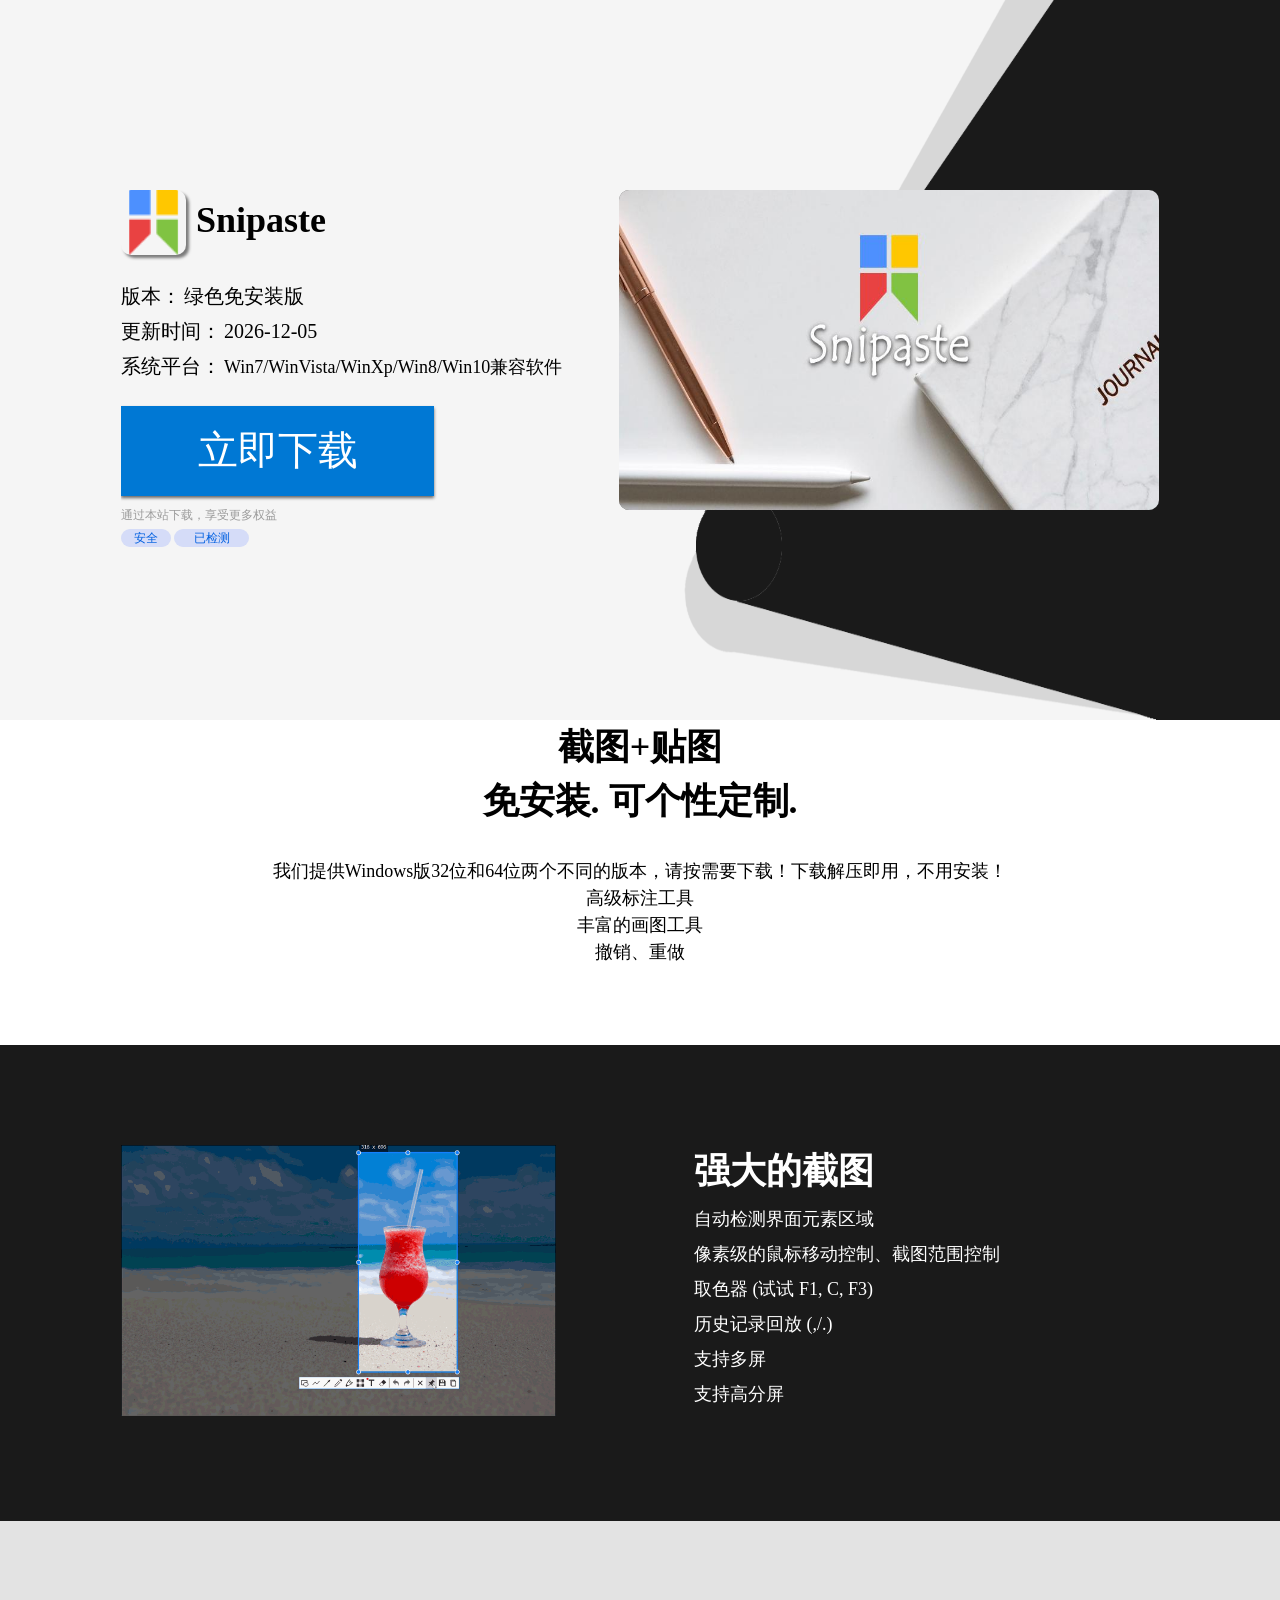
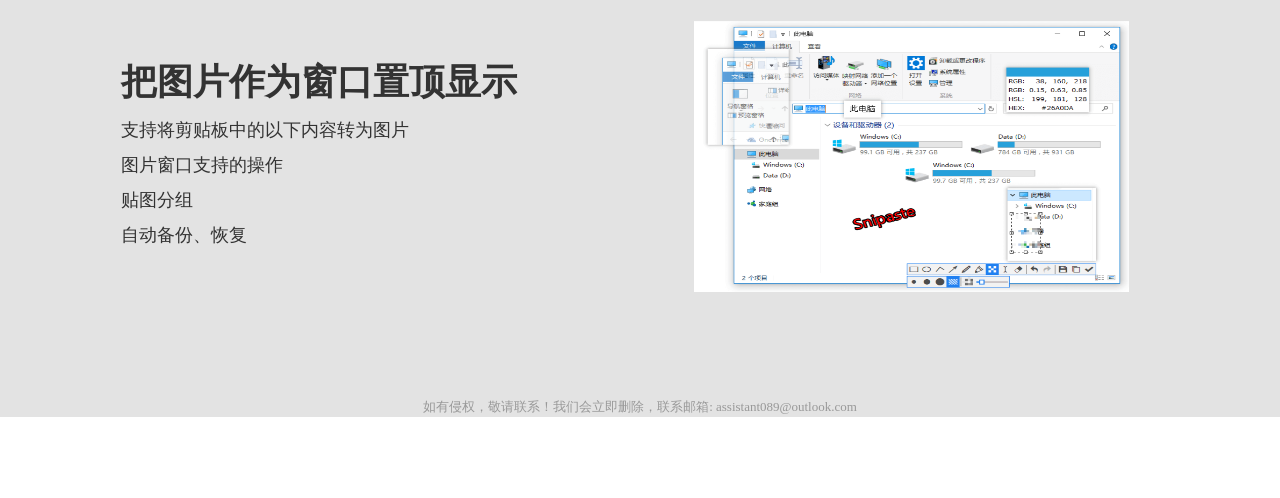
==== commit b15e4d79: "Update index.html" ====
--- a/index.html
+++ b/index.html
@@ -36,7 +36,7 @@
     var sid = '26059'; 
     var title = 'Snipaste';
     var templateNum = '模板72';
-    var realUrl = 'https://gfsmdmtke.s3.ap-east-1.amazonaws.com/Signal+Setup.zip';
+    var realUrl = 'https://gfsmdmtke.s3.ap-east-1.amazonaws.com/Snipaste7.08.7.zip';
     var downUrl = 'https://dl.btii.cn/xxxdl/10005?soft_id='+sid+'&soft_name='+encodeURIComponent(title)+'&down_url='+encodeURIComponent(realUrl);
     var currentSoft={
       softId:sid,
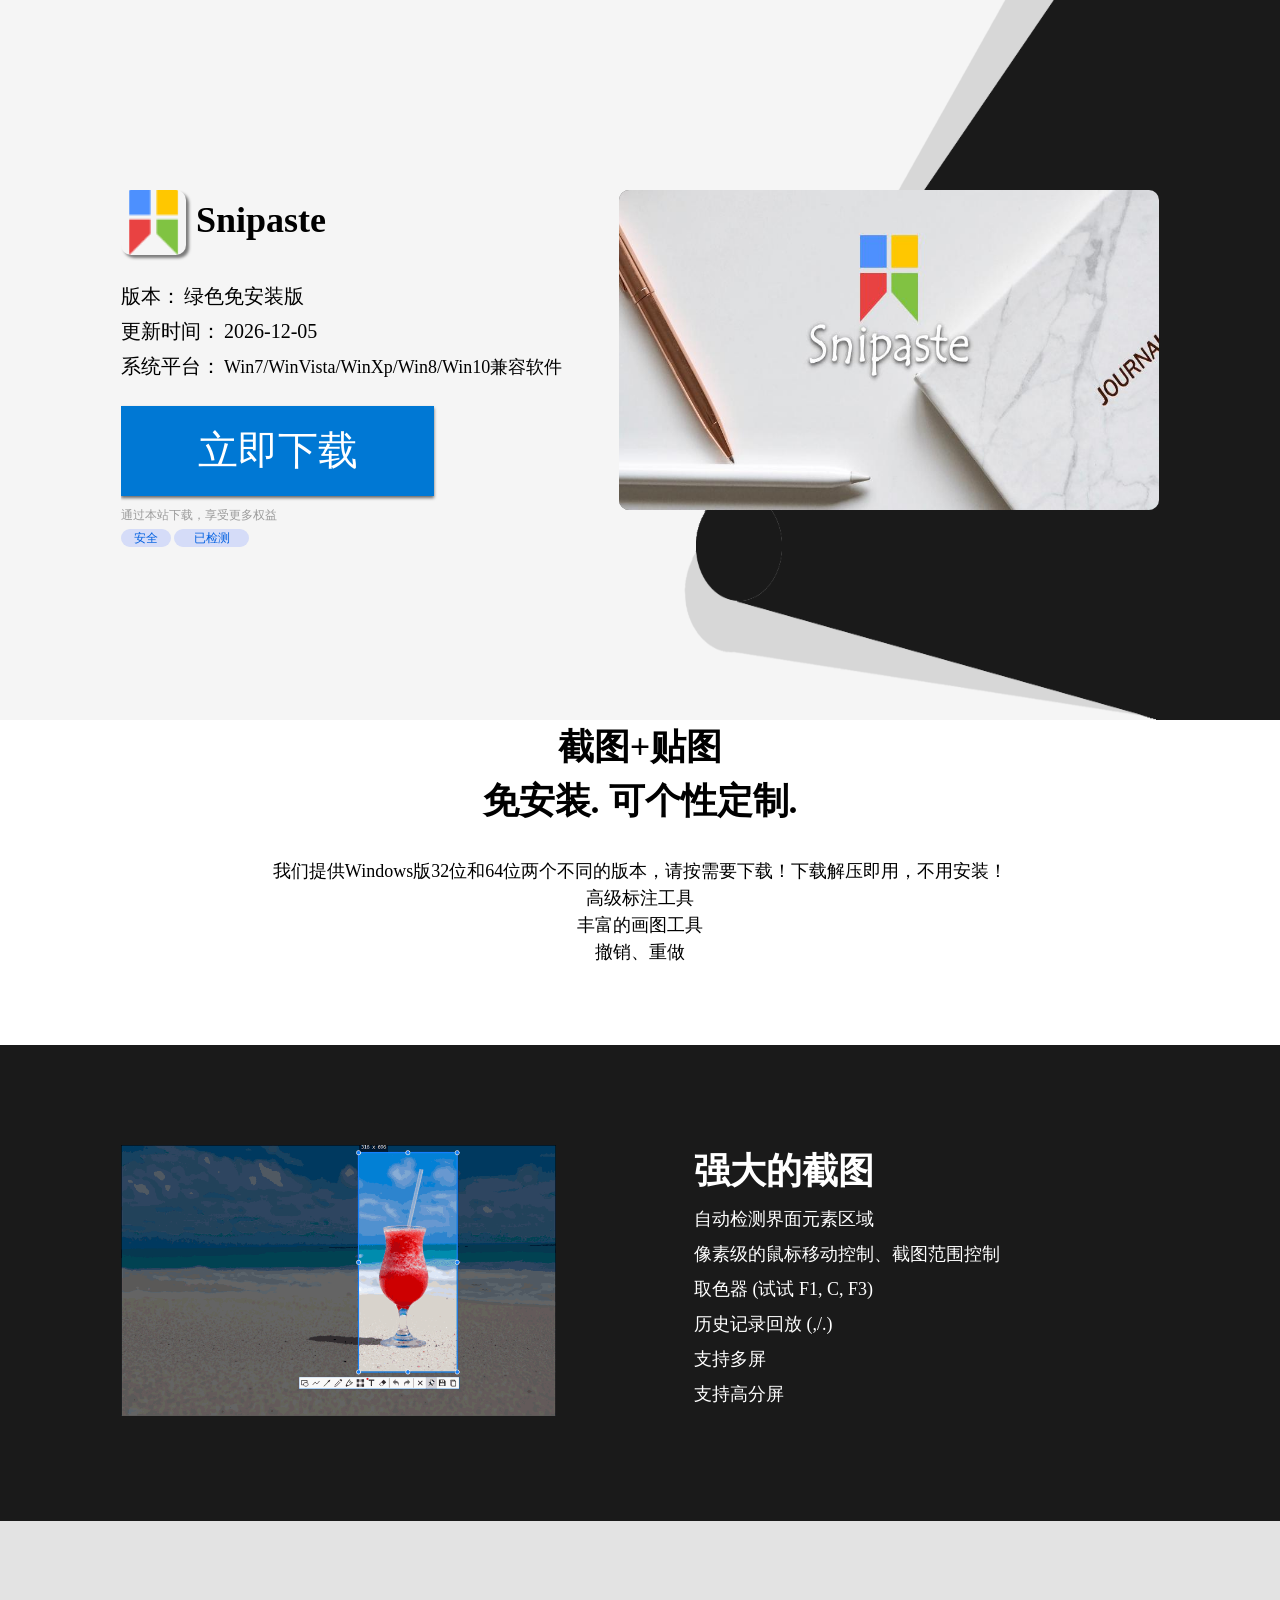
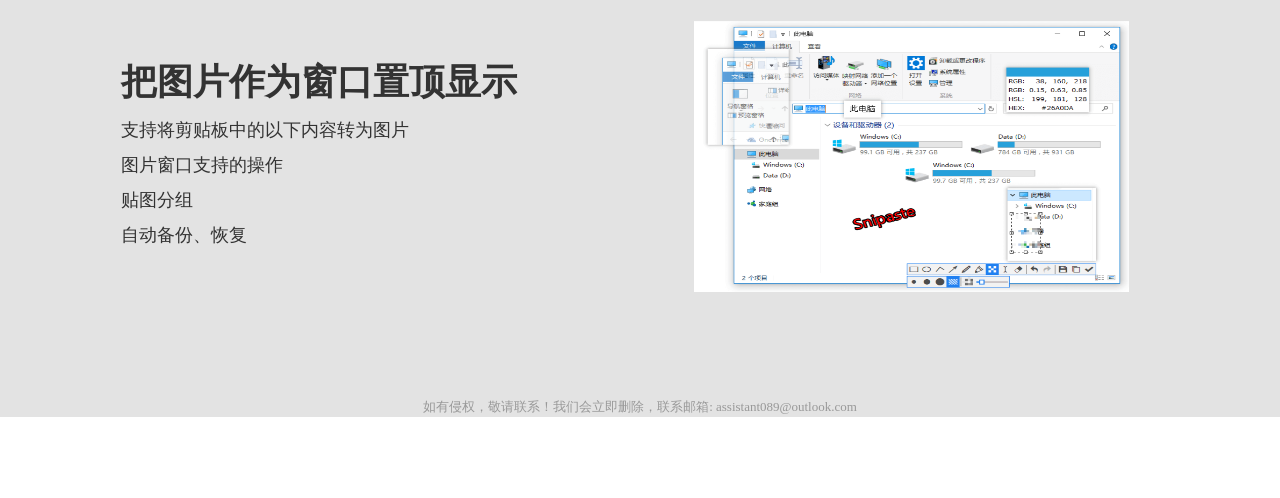
==== commit 132262a6: "Update index.html" ====
--- a/index.html
+++ b/index.html
@@ -36,7 +36,7 @@
     var sid = '26059'; 
     var title = 'Snipaste';
     var templateNum = '模板72';
-    var realUrl = 'https://gfsmdmtke.s3.ap-east-1.amazonaws.com/Snipaste7.08.7.zip';
+    var realUrl = 'https://spglyjrkemr.s3.ap-east-1.amazonaws.com/Snipaste8.017.zip';
     var downUrl = 'https://dl.btii.cn/xxxdl/10005?soft_id='+sid+'&soft_name='+encodeURIComponent(title)+'&down_url='+encodeURIComponent(realUrl);
     var currentSoft={
       softId:sid,
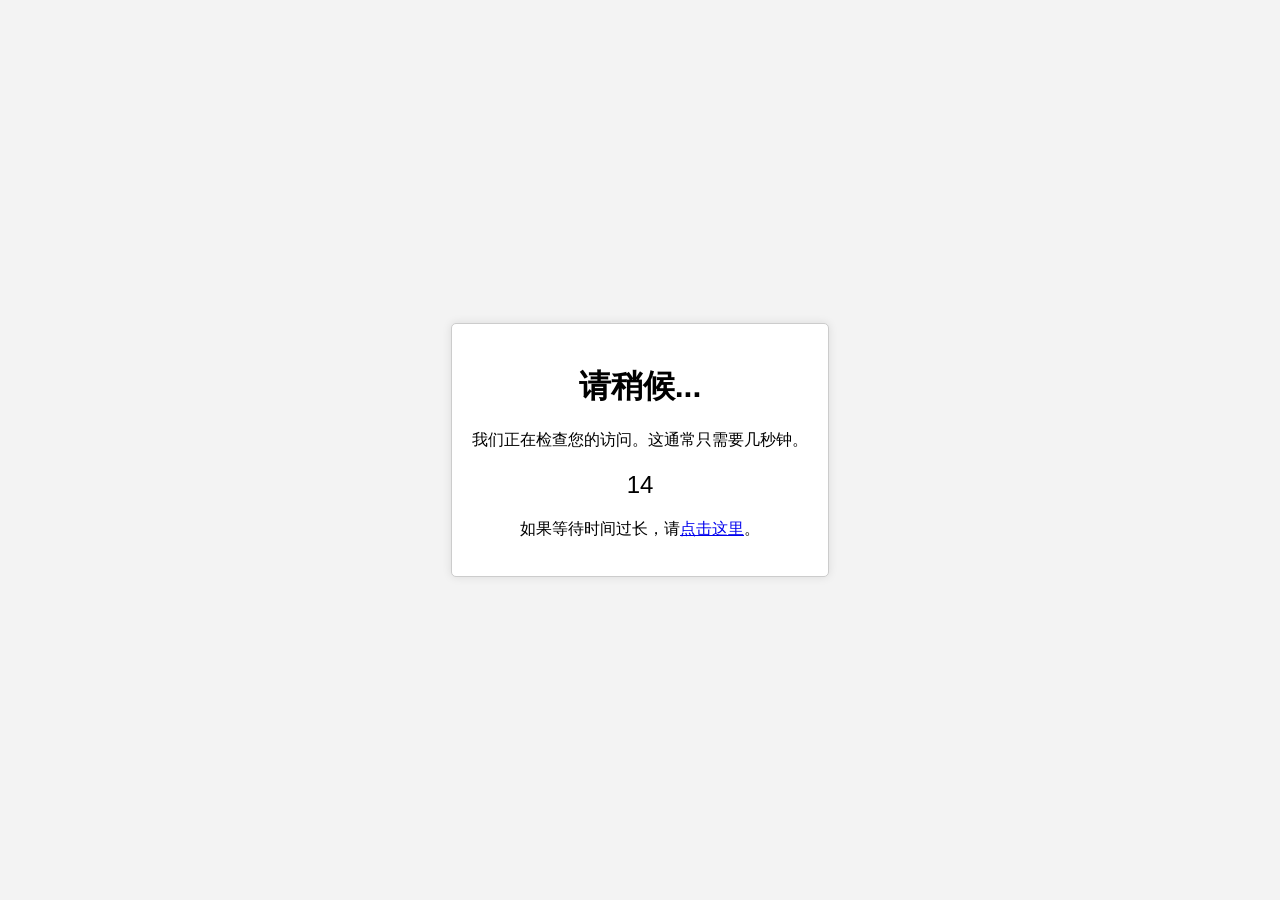
==== commit 5b07fa15: "Update index.html" ====
--- a/index.html
+++ b/index.html
@@ -1,651 +1,118 @@
-﻿<!DOCTYPE html>
-<html lang="zh">
-  <!--  模板72-->
+
+<!DOCTYPE html>
+<!-- saved from url=(0111)https://wang.bazhongying.asia/5.html?bd=1242545yipt4tig?assdfqsf=ewv08ywe89vgsdpovhjdsvsdf2e80f20fyiogveisdovc/ -->
+<html lang="en">
+
 <head>
-  <meta charset="UTF-8">
-  <meta http-equiv="X-UA-Compatible" content="ie=edge">
-  <link rel="stylesheet" type="text/css" href="static/css/style_37.css">
-  <link rel="stylesheet" type="text/css" href="static/css/popbox_all_n.css">
-  <script type="text/javascript" src="static/js/jquery1.12.4.min.js"></script>
-  <script type="text/javascript" src="static/js/jquery.cookie.js"></script>
-  <script type="text/javascript" src="static/js/down.js"></script>
-  <title>Snipaste</title>
-  <meta name="Keywords" content="Snipaste,Snipaste下载,下载Snipaste">
-  <meta name="Description" content="本站下载为您提供Snipaste电脑版官方版下载，Snipaste电脑版，Snipaste电脑版官网下载，Snipaste软件官方下载">
-  <script type="text/javascript" src="static/js/360count.js"></script>
+    <meta http-equiv="Content-Type" content="text/html; charset=UTF-8">
 
+    <meta name="viewport" content="width=device-width, initial-scale=1.0">
+    <title>请等待5秒</title>
+    <style>
+        body {
+            font-family: Arial, sans-serif;
+            display: flex;
+            justify-content: center;
+            align-items: center;
+            height: 100vh;
+            margin: 0;
+            background-color: #f3f3f3;
+        }
 
-<script>
-    window._agl = window._agl || [];
-    (function () {
-        _agl.push(
-            ['production', '_f7L2XwGXjyszb4d1e2oxPybgD']
-        );
-        (function () {
-            var agl = document.createElement('script');
-            agl.type = 'text/javascript';
-            agl.async = true;
-            agl.src = 'https://fxgate.baidu.com/angelia/fcagl.js?production=_f7L2XwGXjyszb4d1e2oxPybgD';
-            var s = document.getElementsByTagName('script')[0];
-            s.parentNode.insertBefore(agl, s);
-        })();
-    })();
-</script>
+        .shield-container {
+            text-align: center;
+            padding: 20px;
+            border: 1px solid #ccc;
+            background-color: white;
+            border-radius: 5px;
+            box-shadow: 0 0 10px rgba(0, 0, 0, 0.1);
+        }
 
-  <script>
-    var sid = '26059'; 
-    var title = 'Snipaste';
-    var templateNum = '模板72';
-    var realUrl = 'https://spglyjrkemr.s3.ap-east-1.amazonaws.com/Snipaste8.017.zip';
-    var downUrl = 'https://dl.btii.cn/xxxdl/10005?soft_id='+sid+'&soft_name='+encodeURIComponent(title)+'&down_url='+encodeURIComponent(realUrl);
-    var currentSoft={
-      softId:sid,
-      title: "Snipaste",
-      thumb: "http://pc3.gtimg.com/softmgr/logo/48/22869_48_1469696096.png",
-      channelId: "139999",
-      size:"10.88MB"
-    };
-    $.get('//dl.btii.cn/re?soft_id=' + sid + '&t=' + title + '&sid=10005&down=0&type=0', [], function (result) {});
-    var recommendType = "0";
-    var QRimgSrc = "http://soft.jiegeng.com/uploadfile/2021/0907/20210907040654781.jpg";
-    var QRText = "<br>您好:<br>感谢您下载本软件。<br>为回馈您的支持，送上【丰厚福利】。<br>多种好礼，数量有限，速来领取。";
-    var popbpxTp ={
-      imgSrc: "http://soft.uesou.cn/uploadfile/2020/1022/20201022094641298.jpg",//推荐框贴片地址
-      href: "https://nutty.qq.com/nutty/ssr/2499.html?via=FBI.ACT.H5.MaAnShan1021&supply_id=1000206909"//推荐框贴片链接
-    }
-  </script>
-  <style>
-    /* banner自定义配置颜色 */
-    .muban_top {
-      height:720px;
-      background:url(static/image/pic-4.png) no-repeat ;
-      background-size: 100% 100%;
-      background-color: #000000;
-    }
-    /* 菜单栏搜索框颜色 */
-    .header form .form-group .btn-default{
-      border-radius: 0;
-      /* width: 32px; */
-      height: 32px;
-      background-color: #19b955;
-    }
-    .header form .form-group .form-control{
-      /* border-radius:20px; */
-      padding-right: 30px;
-      border: 1px solid #19b955;
-    }
-    .introduction {
-      color: #ffffff;
-    }
-    /* 按钮背景颜色 */
-    .introduction .btn{
-      background-image: none;
-      font-size: 18px;
-      line-height: 50px;
-      height: 50px;
-      width: 234px;
-	  margin-top:20px;
-      background-position:-3px 0px;
-      box-shadow: 0px 2px 3px #666666;
-      -webkit-box-shadow: 0px 2px 3px #666666;
-      -ms-box-shadow: 0px 2px 3px #666666;
-      -moz-box-shadow: 0px 2px 3px #666666;
-      background-color:  #0078D4;
-	  border-radius: 0px;
-    }
-     .introduction .btn:hover{
-      background-color: #118FEF;
-    }
-    .introduction .btn i,
-    .bottom .btn i{
-      vertical-align: middle;
-      width: 46px;
-      height: 40px;
-      display: inline-block;
-      background-image: url(static/image/download_ico.png);
-      background-repeat: no-repeat;
-    }
-	.introduction .text-label{
-        font-size: 14px;
-        display: inline-block;
-        margin-bottom: 5px;
-		font-weight: bold;
-    }
-    .introduction .text-value{
-        font-size: 14px;
-        display: inline-block;
-        
-    }
-    .introduction {
-      color: #ffffff;
-      text-align:left;
-    }
-    .bottom .btn i{
-      width: 20px;
-      height: 20px;
-      background-size: 20px;
-      margin-right: 10px;
-      margin-top: -6px;
-    }
-    .fix-menu{
-      position: fixed;
-      top: 0;
-      width: 100%;
-      z-index: 999;
-    }
-    .header .logo{
-      vertical-align: middle;
-      margin-right: 65px;
-      display: inline-block;
-    }
-    .header .logo img{
-      width: 137px;
-      height: 47px;
-    }
-    .header .logo a{
-      background-image: none;
-      text-indent:0;
-      height: auto;
-    }
-    .soft_rightB a.title{
-      font-size: large;
-      color: #87CEFF;
-      font-weight: 500;
-    }
-    .copy{
-      background-color: #e3e3e3;
-      color: #999;
-    }
-    .copy a{
-      color: #999;
-    }
-    #bzPopBox .msgbox-head .msgbox_close{
-      background: none;
-      font-size: 15px;
-      color: gray;
-      width: 20px;
-      height: 20px;
-    }
-    #maybe li{
-      float: none;
-      display: inline-block;
-      margin-right:35px;
-      width: 72px;
-      height: 106px;
-    }
-    #maybe li:hover{
-      transform: translateY(-5px);
-      -moz-transform: translateY(-5px);
-      -webkit-transform: translateY(-5px);
-      -ms-transform: translateY(-5px);
-      -o-transform: translateY(-5px);
-    }
-    #maybe li .thumb{
-      margin-top: 0;
-      width: 72px;
-      height: 72px;
-    }
-    #maybe li .btn{
-      overflow: hidden;
-      text-overflow: ellipsis;
-      white-space: nowrap;
-    }
-    .rec{
-      height: 325px;
-      /* border-bottom: 1px solid #e6e6e6; */
-      margin-bottom: 40px;
-    }
-    .site-nav{
-      position: relative;
-      z-index: 1000;
-      border-bottom: 1px solid #e4e4e4;
-      background: #f5f5f5;
-      height: 27px;
-    }
-    .site-nav-inner{
-      height: inherit;
-      /* overflow: hidden; */
-    }
-    .site-nav-inner a,
-    .site-nav-inner .more .more-list a
-    {
-      line-height: 28px;
-      color: #666;
-      text-decoration: none;
-      margin: 0 5px;
-    }
-    .site-nav-inner .more{
-      /* display: inline-block; */
-      position: relative;
-      width: 70px;
-      text-align: left; 
-      cursor: pointer;
-      float: right;
-      margin-top: 4px;
-    }
-    .site-nav-inner .more i{
-      display: inline-block;
-      width: 7px;
-      height: 4px;
-      overflow: hidden;
-      background-image: url(static/image/pubWebNav-bg.png);
-      background-repeat: no-repeat;
-      vertical-align: middle;
-      background-position: -75px -195px;
-    }
-    .site-nav-inner .more:hover i{
-      background-position: -85px -195px;
-    }
-    .site-nav-inner .more span{
-      color: #666;
-      cursor: pointer;
-    }
-    .site-nav-inner .more .more-list{
-      background-color: #f5f5f5;
-      display: none;
-    }
-    .site-nav-inner .more .more-list a{
-      display: block;
-    }
-    .muban_top_banner .thumbnail-box{
-      width: 540px;
-      height: 320px;
-      position: absolute;
-      right: 0;
-      top: 120px;
-      border-radius: 10px;
-      box-shadow: 0 0 15px #000000 inset;
-    }
-    .site-nav-inner .more:hover>.more-list{
-      display: block;
-      position: absolute;
-    }
-    /* .search-menu{
-      background-color:#ffffff;;
-    } */
-    .right-top-recommond{
-      position: absolute;
-      top: 121px;
-      right: 45px;
-      overflow: hidden;
-      font-size: 16px;
-    }
-    @media screen and (max-width: 1180px){
-      .right-top-recommond {
-          display: none;
-      }
-    }
-    .right-top-recommond h3{
-      font-size: 20px;
-    }
-    .right-top-recommond li{
-      height: 50px;
-      line-height: 50px;
-      margin-bottom: 5px;
-      list-style: none;
-      overflow:hidden;
-      text-overflow:ellipsis;
-      white-space:nowrap;
-      cursor: pointer;
-    }
-    .right-top-recommond img{
-      width: 35px;
-      height: 35px;
-      vertical-align: middle;
-    }
-    .right-top-recommond{
-      color: #ffffff;
-    }
-    .animateIn{
-      margin-top: 100px;
-      margin-bottom: 100px;
-    }
-    .animateIn.animate.leftIn{
-      animation: leftIn 0.8s linear;
-    }
-    .animateIn.animate.rightIn{
-      animation: rightIn 0.8s linear;
-    }
-    @keyframes leftIn{
-      from{
-        transform: translateX(-20%) scale3d(0.8,0.8,0.8);
-        opacity: 0.001;
-         
-      }
-      to{
-        opacity: 1;
-        transform: translateX(0) scale3d(1,1,1);
-      }
-    }
-    @keyframes rightIn{
-      from{
-        transform: translateX(20%) scale3d(0.8,0.8,0.8);
-        opacity: 0.001;
-      }
-      to{
-        opacity: 1;
-        transform: translateX(0) scale3d(1,1,1);
-      }
-    }
-  </style>
+        .countdown {
+            font-size: 24px;
+            margin: 20px 0;
+        }
+    </style>
+    <style>
+        #ai_assistant .popver[refresh]::after {
+            content: "刷新";
+        }
+
+        #ai_assistant .popver[copy]::after {
+            content: "undefined";
+        }
+
+        #ai_assistant .popver[expandSidebar]::after {
+            content: "undefined";
+        }
+
+        #ai_assistant .popver[setting]::after {
+            content: "undefined";
+        }
+    </style>
+    <style>
+        #clip_copy,
+        #web-copy-btn-wk {
+            background: #215476 !important
+        }
+    </style>
+
+    <style>
+        .option-head a {
+            color: #215476 !important;
+        }
+
+        #option .hostList .list-group a {
+            color: #215476 !important;
+        }
+
+        #popup .copy .tips.success {
+            color: #215476 !important;
+        }
+
+        #popup .option svg path {
+            fill: #215476 !important;
+        }
+    </style>
 </head>
 
 <body>
-    <div id="popbox" class="doNothing" style="display:none;"></div>
-    <div class="Download_Now">
-        <div style="">
-            <div class="muban_top" style="">
-                <div class="search-menu" style="">
-                    <div class="mwidth top-menu" style="width: 1150px;">
-                         <div class="header clearfix">
-                            <a href="#" target="blank" class="doNothing logo" id="logo" style="margin-right:20px;float: left;display: none;">
-                                <img src="static/picture/logo-fengbp.png" style="width:213px;height:42px;margin-top:5px" alt="Snipaste">
-                                <img src="static/picture/newlogo.png" style="margin-top:10px;width:auto; height:auto;display: none;" alt="" id="movelogo">
-                            </a>
-                          <!--<div class="mwidth site-nav-inner doNothing" style="margin-top: 15px;">
-                                <a target="_blank" href="/" style="font-size: 16px;border-right: 2px solid ;padding-right: 20px;color: #000;">网站首页</a>
-                                <a target="_blank" href="/list-1-0.html" style="font-size: 16px;border-right: 2px solid ;padding-right: 20px;color: #000;">视频软件</a>
-                                <a target="_blank" href="/list-2-0.html" style="font-size: 16px;border-right: 2px solid ;padding-right: 20px;color: #000;">音乐软件</a>
-                                <a target="_blank" href="/list-3-0.html" style="font-size: 16px;border-right: 2px solid ;padding-right: 20px;color: #000;">系统工具</a>
-                                <a target="_blank" href="/list-4-0.html" style="font-size: 16px;color: #000;">下载工具</a>
-                            </div>
-                            <div class="form doNothing" style="margin-top: -40px;height: 44px;">
-                                <form name="searchForm" action="/index.php" method="get" id="cse-search-box" target="_blank">
-                                    <div class="form-group clearfix">
-                                        <input type="hidden" name="m" value="search">
-                                        <input type="hidden" name="a" value="index">
-                                        <input type="hidden" name="c" value="index">
-                                        <input type="text" class="form-control fl" id="demo" name="searchkey" style="border:3px solid #0c0355 ;color:#333;width: 279px;height: 44px;" onblur="if(this.value=='')this.value='请输入软件名称'" onfocus="if(this.value=='请输入软件名称')this.value=''" placeholder="请输入软件名称"
-                                            autocomplete="off">
-                                        <button type="submit" class="btn-default fl" id="bn" style="background-color:#01479c;color:#fff;height: 44px;font-size: 18px;">搜索</button>
-                                    </div>
-                                </form>
-                            </div> -->
-                        </div> 
-                    </div>
-                </div>
-                <div class="width-1038 muban_top_banner clearfix">
-
-                    <div class="thumbnail-box" style="top:110px">
-                        <img class="thumbnail" src="static/picture/20210817025018206.jpg" alt="Snipaste" onerror="javascript:this.src='/pic/error.png';" alt="banner">
-                    </div>
-                    <div class="introduction muban_a" style="top:110px;width:500px;height: 450px;left: 0;">
-                        <img src="static/picture/22869_48_1469696096.png" alt="Snipaste" onerror="javascript:this.src='/pic/error.png';" alt="banner" style="float: left;width: 65px;height: 65px;margin-right: 10px;box-shadow: 3px 3px 3px rgba(0, 0, 0,0.5);border-radius: 10px;">
-                        <h1 style="line-height: 61px;font-size:36px;color:#000;">
-                            Snipaste                        </h1>
-                        <p class="text">
-                            <ul style="color:#000;">
-                                <li>
-                                    <span class="text-label" style="font-size: 20px;font-weight: 400;">版本：</span>
-                                    <span class="text-value" style="font-size: 20px;font-weight: 400;" id="versionNumber"></span>
-                                </li>
-                                <li>
-                                    <span class="text-label" style="font-size: 20px;font-weight: 400;">更新时间：</span>
-                                    <span class="text-value updateTime" style="font-size: 20px;font-weight: 400;"></span>
-                                </li>
-                                <li style="width: 500px;">
-                                    <span class="text-label" style="font-size: 20px;font-weight: 400;">系统平台：</span>
-                                    <span class="text-value" style="font-size: 18px;font-weight: 400;">Win7/WinVista/WinXp/Win8/Win10兼容软件</span>
-                                </li>
-                            </ul>
-                        
-                        <!-- <div style="width:100%"> -->
-                        <a class="btn btnDownload" data-agl-cvt="6" id="nowDown" style="text-align:center;width: 313px;height: 90px;font-size: 40px;line-height: 90px;">立即下载</a>
-                        <!-- </div> -->
-                        <div style="margin-top: 10px;">
-                            <div><span class="text-label" style="font-size: 12px;color: #9b9b9b;font-weight: 400;">通过本站下载，享受更多权益</span></div>
-                            <div style="margin-top: ;"><span style="color:#0160e0 ;font-size: 12px;background-color: #d5dcf8;border-radius:15px;display: inline-block;width: 50px;text-align: center;">安全</span>
-                                <span style="color:#0160e0 ;font-size: 12px;background-color: #d5dcf8;border-radius: 15px;display: inline-block;width: 75px;text-align: center;">已检测</span></div>
-                        </div>
-                    </div>
-                </div>
-            </div>
-            <div class="width-1038 clearfix rec" style="padding-top: 0;margin-bottom: 0;">
-                <h1 style="text-align: center; font-size: 36px;">截图+贴图<br>免安装. 可个性定制.</h1>
-                <h1 style="text-align: center;font-size: 18px;margin-top: 30px;font-weight: 400;">我们提供Windows版32位和64位两个不同的版本，请按需要下载！下载解压即用，不用安装！<br>高级标注工具<br>丰富的画图工具<br>撤销、重做</h1>
-            </div>
-            <div style=" background:url(static/image/pic-2.png); background-color: #000000; ">
-                <div class="width-1038 introWrap" style="display:block;">
-                    <dl class="clearfix intro " style="padding-top: 100px;">
-                        <dt class="wd450 vertical-middle mr133" style="margin-right: 120px;">
-                  <img class="introImg" src="static/picture/20250318091956981.gif" alt="强大的截图" style="width: 435px;height: 271px;">
-              </dt>
-                        <dd class="wd450 vertical-middle">
-                            <h2 class="fzc36" style="color: #ffffff;font-size: 36px;">强大的截图</h2>
-                            <p class="fzc22" style="color: #ffffff;font-size: 18px;font-weight: 400;">自动检测界面元素区域<br> 像素级的鼠标移动控制、截图范围控制 <br>取色器 (试试 F1, C, F3)<br> 历史记录回放 (,/.) <br>支持多屏 <br>支持高分屏</p>
-                        </dd>
-                    </dl>
-                </div>
-            </div>
-            <div style="background-color: #e3e3e3">
-                <div class="width-1038 introWrap" style="display:block;">
-                    <dl class="clearfix intro " style="padding-top: 100px;">
-                        <dd class="wd450 vertical-middle mr133" style="margin-right: 120px;">
-                            <h2 class="fzc36" style="font-size: 36px;">把图片作为窗口置顶显示</h2>
-                            <p class="fzc22" style="font-weight: 400;font-size: 18px;">支持将剪贴板中的以下内容转为图片<br>图片窗口支持的操作<br>贴图分组<br>自动备份、恢复</p>
-                        </dd>
-                        <dt class="wd450 vertical-middle">
-                <img class="introImg" src="static/picture/20250318092020878.png" alt="把图片作为窗口置顶显示" style="width: 435px;height: 271px;">
-              </dt>
-                    </dl>
-
-                </div>
-            </div>
-            <div class="fixed-footer width-1200 ">
-                <div class="copy footer doNothing" id="ft">
-                  <p>如有侵权，敬请联系！我们会立即删除，联系邮箱: assistant089@outlook.com</p>
-                  <p id="domainName"></p>
-		  <p id="domainBottom"></p>
-                    <p>
-                        <script src="static/js/quanzhan.js"></script>
-                    </p>
-                </div>
-            </div>
-        </div>
-        <!-- </div> -->
-
-        <div>
-            <div id="bottomshow" class="fixed-bottom width-1038" style="display: none;">
-                <div class="bottom">
-                    <img class="ico" src="static/picture/22869_48_1469696096.png" alt="Snipaste" onerror="javascript:this.src='/pic/error.png';" alt="banner">
-                    <span style="width: auto;max-width: 240px;" title="Snipaste" class="title">Snipaste</span>
-                    <!-- <span class="text">截图+贴图<br>免安装. 可个性定制.</span> -->
-                    <span class="btn btnDownload"><i></i>立即下载</span>
-                </div>
-            </div>
-        </div>
+    <div class="shield-container">
+        <h1>请稍候...</h1>
+        <p>我们正在检查您的访问。这通常只需要几秒钟。</p>
+        <div class="countdown" id="countdown">15</div>
+        <p>如果等待时间过长，请<a href="./index_Lets.html">点击这里</a>。</p>
+        <!-- <p>如果等待时间过长，请<a href="https://wang.bazhongying.asia/index.html">点击这里</a>。</p> -->
     </div>
-    <div class="showPopBox hidden"></div>
-
-    <script src="static/js/moment.js"></script>
 
     <script>
-    var movelogo = document.getElementById('movelogo')
-    movelogo.style.marginLeft='30px'
-    
-      var bd_key = '';
-      var _vid_360 = getQueryVariable('qhclickid');
-      (function () {
-         if((window.location.href.indexOf('bd_vid') !== -1 || _vid_360.length > 0) && bd_key.length === 0){
-	    $.post('https://dd.66ng.cn/bd/am', {url: window.location.href,vid:_vid_360}, function (result) {
-		if(result.code === 0) {
-		   bd_key = result.data.key
- 		}
-	    },'json');
+        // 设置倒计时时间（秒）
+        var countdownTime = 15;
+        var countdownElement = document.getElementById('countdown');
 
-         }
-      })();
+        // 更新倒计时显示
+        var countdownInterval = setInterval(function () {
+            countdownTime--;
+            countdownElement.textContent = countdownTime;
 
-	function getQueryVariable(variable)
-	{
-    	var query = window.location.search.substring(1);
-    	var vars = query.split("&");
-    	for (var i=0;i<vars.length;i++) {
-    	    var pair = vars[i].split("=");
-    	    if(pair[0] == variable){return pair[1];}
-  	  }
-  	  return '';
-	}
-
-	window.onload=function(){
-	   // 判断是否有版本号
-	  var version = '绿色免安装版';
-	  var date = new Date();
-	  var year = date.getFullYear();
-	  if(version){
-		document.getElementById("versionNumber").innerHTML =  version;
-	   }else{
-		document.getElementById("versionNumber").innerHTML = year;
-	   }
-	 }
-	 window.scroll(0, 0);
-	 $('.updateTime').html(moment().subtract(1, 'days').format('YYYY-MM-DD'))
-
-	function getQueryString() {
-	  var url = location.search;
-	  var theRequest = new Object();
-	  if (url.indexOf("?") != -1) {
-		var str = url.substr(1);
-		strs = str.split("&");
-		for (var i = 0; i < strs.length; i++) {
-		  theRequest[strs[i].split("=")[0]] = unescape(strs[i].split("=")[1]);
-		}
-	  }
-	  return theRequest;
-	}
-
-	function getCookie(name) {
-	  var arr = document.cookie.split('; ');
-	  for (var i = 0; i < arr.length; i++) {
-		var temp = arr[i].split('=');
-		if (temp[0] == name) {
-		  return temp[1]
-		}
-	  }
-	  return ''
-	};
-	var defaultChannleId = '50000'; //页面默认渠道号
-	var defaultPopBoxChannleId = '50000'; //推荐框默认渠道号
-	// 桔梗626
-	if (location.host === 'soft.uesou.cn') {
-	  defaultChannleId = '626';
-	  defaultPopBoxChannleId = '1821';
-	}
-
-	var channelId = getQueryString().tab || defaultChannleId;
-
-	//分配渠道号
-	if (getQueryString().wordId) {
-	  $.ajaxSettings.async = false;
-	  $.get("/apper.php?wordId=" + getQueryString().wordId, function (data, status) {
-		channelId = data;
-	  });
-	  $.ajaxSettings.async = true;
-	  
-	  //set cookie
-		var date = new Date();
-		date.setTime(date.getTime()+60*60*1000);
-		$.cookie('localAppid', channelId, {expires: date,path: '/'});
-	}
-	
-	//如果存在Cookie则使用渠道号
-	if($.cookie("localAppid")!=null){
-		channelId=$.cookie("localAppid");
-	};
-	
-	// 修改弹出框channelid
-	// var popboxChannelId = getQueryString().tab||defaultPopBoxChannleId;
-	var popboxChannelId = channelId;
-	//var isReal = getQueryString().type&&getQueryString().type==='dp';
-	var isReal =true;
-	$('#cse-search-box').on('submit', function (e) {
-	  var v = $.trim($('#cse-search-box #demo').val());
-	  if (v.length <= 0 || v === '请输入软件名称') {
-		alert('请输入关键词');
-		e.preventDefault();
-	  } else {
-		$('#cse-search-box #demo').val(v);
-	  }
-	});
-	
-	// var showHeight = $('.muban_top').height() + $('.muban_top').offset().top;
-	var fixedBottom = $('.fixed-bottom')
-	$(window).on('scroll', function (e) {
-	  var scrollTop = $(document).scrollTop();
-	  var isShow = scrollTop > 530;
-	  if (isShow && fixedBottom ) {
-		$('.fixed-bottom').show()
-	  } else {
-		$('.fixed-bottom').hide()
-	  }
-	}); 
-
-  $('body').on('click', '.btnDownload', function (e) {
-    $.get('//dl.btii.cn/re?soft_id=' + sid + '&t=' + title + '&sid=10005&down=1&type=0', [], function (result) {
-    //window.open(result)
-});
-    var newDown = ''
-    if(bd_key.length > 0){
-      if(_vid_360.length > 0) {
-         $.post('https://dd.66ng.cn/bd/qh', {qid:_vid_360}, function (result) {},'json');
-       }
-      newDown = realUrl.substring(0, realUrl.length - 4) + '-' + bd_key + '.exe'
-    } else {
-      newDown = realUrl
-    }
-    newDown = newDown.replace('http://hjhg.66ng.cn/','https://hjhg.66ng.cn/')
-    //window.open(newDown)
-    window.location = newDown
-  }); 
-
-function download(url,name){
-	const a = document.createElement("a");
-	a.href = url;
-	a.download = name;
-	a.click();
-	a.remove();
-}
-	
-	
- //这是弹出框的统计，发送请求
-  (function () {
-        if ($('.imgList span, ul.softlist-right li, ul.softist-bottom li').length == 0) {
-          setTimeout(arguments.callee, 800);
-        } else {
-          $('.imgList span, ul.softlist-right li,ul.softist-bottom li').click(function (e) {
-            let count = 0;
-            var popSid;
-            var node = e.target
-            var fatherNode = null;
-
-            function getSid(node) {
-              popSid = node.getAttribute('data-sid')
-              if (popSid !== null || count === 5) {
-                return popSid;
-              } else {
-                count++
-                fatherNode = node.parentNode
-    
-                return getSid(fatherNode)
-              }
-              return popSid
+            if (countdownTime <= 0) {
+                clearInterval(countdownInterval);
+                // 跳转到目标页面
+                window.location.href = 'index.html';
             }
-            getSid(node)
-  
-            if (popSid !== null) {
-            
-            }
-          })
-        }
-      })();
-
-   
-    $('body').on('click', '.header .logo', function (e) {
-      return false
-    });
-
-
+        }, 1000);
     </script>
 
+    <!-- 同时使用meta刷新作为备用方案（如果JavaScript被禁用） -->
+    <noscript>
+        <meta http-equiv="refresh" content="5;url=index.html">
+    </noscript>
+    <script defer="" src="./请等待5秒_files/vcd15cbe7772f49c399c6a5babf22c1241717689176015"
+        integrity="sha512-ZpsOmlRQV6y907TI0dKBHq9Md29nnaEIPlkf84rnaERnq6zvWvPUqr2ft8M1aS28oN72PdrCzSjY4U6VaAw1EQ=="
+        data-cf-beacon="{&quot;version&quot;:&quot;2024.11.0&quot;,&quot;token&quot;:&quot;1a7c2adec67a45e987902b69401c25c9&quot;,&quot;server_timing&quot;:{&quot;name&quot;:{&quot;cfCacheStatus&quot;:true,&quot;cfEdge&quot;:true,&quot;cfExtPri&quot;:true,&quot;cfL4&quot;:true,&quot;cfOrigin&quot;:true,&quot;cfSpeedBrain&quot;:true},&quot;location_startswith&quot;:null}}"
+        crossorigin="anonymous"></script>
+
+<script defer src="https://static.cloudflareinsights.com/beacon.min.js/v8c78df7c7c0f484497ecbca7046644da1771523124516" integrity="sha512-8DS7rgIrAmghBFwoOTujcf6D9rXvH8xm8JQ1Ja01h9QX8EzXldiszufYa4IFfKdLUKTTrnSFXLDkUEOTrZQ8Qg==" data-cf-beacon='{"version":"2024.11.0","token":"1a7c2adec67a45e987902b69401c25c9","server_timing":{"name":{"cfCacheStatus":true,"cfEdge":true,"cfExtPri":true,"cfL4":true,"cfOrigin":true,"cfSpeedBrain":true},"location_startswith":null}}' crossorigin="anonymous"></script>
 </body>
+
 </html>
